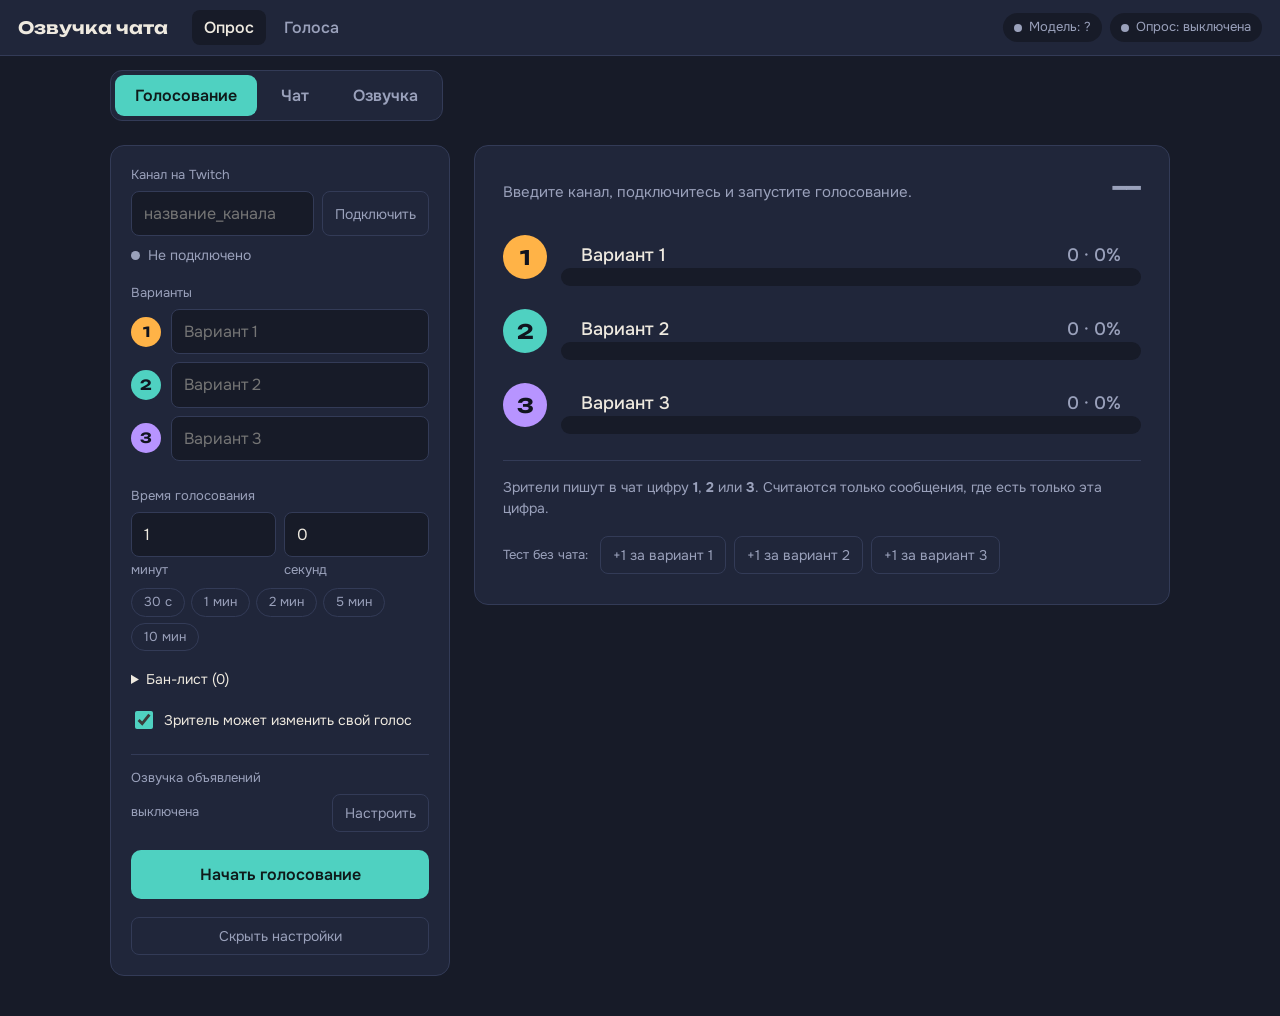
==== twitch-poll.html @ 41416f00 "TwitchTTS: озвучка Twitch-чата и голосовой опрос - два движка озвучки: XTTS v2 и CosyVoice 3, перекл" ====
<!DOCTYPE html>
<html lang="ru">
<head>
<meta charset="utf-8">
<meta name="viewport" content="width=device-width, initial-scale=1">
<title>Голосование в чате Twitch</title>
<link rel="preconnect" href="https://fonts.googleapis.com">
<link rel="preconnect" href="https://fonts.gstatic.com" crossorigin>
<link href="https://fonts.googleapis.com/css2?family=Onest:wght@400;500;600&family=Unbounded:wght@500;700&display=swap" rel="stylesheet">
<script>
  // Внутри приложения TwitchTTS страница включается как вкладка, отдельно - как обычный файл.
  document.documentElement.setAttribute("data-mode", location.protocol === "file:" ? "file" : "app");
</script>
<style>
  /* --- шапка приложения (стили повторяют style.css, чтобы страница была самодостаточной) --- */
  .appbar { display: none; align-items: center; gap: 16px; padding: 10px 18px; background: var(--panel); border-bottom: 1px solid var(--line); }
  .appbar h1 { font-size: 17px; margin: 0; font-weight: 650; }
  .appbar nav { display: flex; gap: 6px; margin-left: 8px; }
  .appbar nav a { padding: 6px 12px; border-radius: 8px; color: var(--muted); font-weight: 550; text-decoration: none; }
  .appbar nav a.active, .appbar nav a:hover { background: var(--bg); color: var(--text); text-decoration: none; }
  .appbar .pills { margin-left: auto; display: flex; gap: 8px; flex-wrap: wrap; }
  .appbar .pill { display: inline-flex; align-items: center; gap: 7px; padding: 5px 11px; border-radius: 999px; background: var(--bg); font-size: 13px; color: var(--muted); }
  .appbar .pill::before { content: ""; width: 8px; height: 8px; border-radius: 50%; background: var(--muted); flex: none; }
  .appbar .pill.good::before { background: var(--c2); }
  .appbar .pill.bad::before { background: var(--danger); }
  .appbar .pill.warn::before { background: var(--c1); }
  html[data-mode="app"] .appbar { display: flex; }
  html[data-mode="app"] .brand { display: none; }
  html[data-mode="app"] .top { max-width: 1100px; margin: 0 auto; padding: 14px 20px 0; }
  html[data-mode="app"] .tts-url-row { display: none; }
  :root {
    --bg: #171b28;
    --panel: #20263a;
    --line: #333b57;
    --text: #eee9df;
    --muted: #9aa1bb;
    --c1: #ffb347;
    --c2: #4fd1c1;
    --c3: #b794ff;
    --danger: #ff6b7a;
    --font-body: "Onest", system-ui, -apple-system, "Segoe UI", Roboto, sans-serif;
    --font-display: "Unbounded", "Onest", system-ui, sans-serif;
  }
  * { box-sizing: border-box; }
  html, body { margin: 0; }
  body {
    background: var(--bg);
    color: var(--text);
    font-family: var(--font-body);
    font-size: 16px;
    line-height: 1.45;
    min-height: 100vh;
  }
  .app {
    max-width: 1100px;
    margin: 0 auto;
    padding: 24px 20px 40px;
    display: grid;
    grid-template-columns: 340px 1fr;
    gap: 24px;
    align-items: start;
  }
  body.compact .left { display: none; }
  body.compact .app { grid-template-columns: 1fr; max-width: 760px; }

  .settings {
    background: var(--panel);
    border: 1px solid var(--line);
    border-radius: 14px;
    padding: 20px;
    display: grid;
    gap: 18px;
  }
  h1 {
    font-family: var(--font-display);
    font-weight: 700;
    font-size: 18px;
    line-height: 1.25;
    margin: 0;
  }
  label, .label { display: block; font-size: 13px; color: var(--muted); margin-bottom: 6px; }
  input[type="text"], input[type="number"] {
    width: 100%;
    background: var(--bg);
    border: 1px solid var(--line);
    color: var(--text);
    border-radius: 8px;
    padding: 10px 12px;
    font: inherit;
  }
  select {
    width: 100%;
    background: var(--bg);
    border: 1px solid var(--line);
    color: var(--text);
    border-radius: 8px;
    padding: 10px 12px;
    font: inherit;
  }
  input:focus-visible, button:focus-visible, select:focus-visible {
    outline: 2px solid var(--c2);
    outline-offset: 2px;
  }
  .tts-block { border-top: 1px solid var(--line); padding-top: 16px; margin-top: 2px; }
  .tts-block .check { margin: 7px 0; }
  .tts-block .status { margin-top: 4px; }
  .tts-row { display: flex; gap: 8px; align-items: center; margin-top: 10px; }
  .tts-row > input, .tts-row > select { flex: 1; min-width: 0; }
  .tts-row > button { flex: none; }
  .tts-mini { border-top: 1px solid var(--line); padding-top: 14px; margin-top: 4px; }
  .tts-mini .label { margin-bottom: 6px; }
  .tts-mini-row { display: flex; align-items: center; justify-content: space-between; gap: 10px; font-size: 13px; color: var(--muted); }
  .tts-mini-row button { flex: none; }
  .voice-panel { display: none; max-width: 720px; margin: 0 auto 40px; background: var(--panel); border: 1px solid var(--line); border-radius: 14px; padding: 22px 24px; }
  .voice-panel h2 { font-family: var(--font-display); font-weight: 700; font-size: 17px; margin: 0 0 14px; }
  body.tab-voice .app { display: none; }
  body.tab-voice .voice-panel { display: block; }
  body.tab-poll .voice-panel, body.tab-chat .voice-panel { display: none; }
  body.tab-chat .left, body.tab-chat .stage { display: none; }
  body.tab-chat .app { grid-template-columns: 1fr; }
  .chatgrid { display: grid; grid-template-columns: minmax(240px, 1fr) minmax(300px, 1.15fr); gap: 18px; align-items: start; }
  .chat-embed { border: 1px solid var(--line); border-radius: 12px; overflow: hidden; background: var(--bg); }
  .chat-embed iframe { display: block; width: 100%; height: min(640px, 72vh); border: 0; background: var(--bg); }
  html[data-mode="file"] .chat-embed { display: none; }
  html[data-mode="file"] .chatgrid { grid-template-columns: 1fr; }
  @media (max-width: 980px) { .chatgrid { grid-template-columns: 1fr; } }
  .row { display: flex; gap: 8px; }
  .row > * { flex: 1; }
  .opt { display: flex; align-items: center; gap: 10px; margin-bottom: 8px; }
  .opt .dot {
    flex: none;
    width: 30px; height: 30px;
    border-radius: 50%;
    display: grid; place-items: center;
    font-family: var(--font-display);
    font-weight: 700; font-size: 14px;
    color: #11141f;
  }
  .opt:nth-of-type(1) .dot { background: var(--c1); }
  .opt:nth-of-type(2) .dot { background: var(--c2); }
  .opt:nth-of-type(3) .dot { background: var(--c3); }

  .chips { display: flex; flex-wrap: wrap; gap: 6px; margin-top: 8px; }
  .chip {
    background: transparent;
    border: 1px solid var(--line);
    color: var(--muted);
    border-radius: 999px;
    padding: 4px 12px;
    font: inherit; font-size: 13px;
    cursor: pointer;
  }
  .chip:hover { color: var(--text); border-color: var(--muted); }

  .check { display: flex; align-items: center; gap: 8px; font-size: 14px; color: var(--text); margin: 0; }
  .check input { width: 18px; height: 18px; accent-color: var(--c2); }

  button.main {
    width: 100%;
    border: 0;
    border-radius: 10px;
    padding: 13px 16px;
    font: inherit; font-weight: 600; font-size: 16px;
    cursor: pointer;
    background: var(--c2);
    color: #0f1a1a;
  }
  button.main:hover { filter: brightness(1.08); }
  button.main.stop { background: var(--danger); color: #1b0b0e; }
  button.main:disabled { opacity: .45; cursor: not-allowed; filter: none; }
  button.ghost {
    background: transparent; color: var(--muted);
    border: 1px solid var(--line); border-radius: 8px;
    padding: 8px 12px; font: inherit; font-size: 14px; cursor: pointer;
  }
  button.ghost:hover { color: var(--text); border-color: var(--muted); }

  .status { display: flex; align-items: center; gap: 8px; font-size: 14px; color: var(--muted); margin-top: 8px; min-height: 22px; }
  .status i { width: 9px; height: 9px; border-radius: 50%; background: var(--muted); flex: none; }
  .status.ok i { background: var(--c2); }
  .status.wait i { background: var(--c1); }
  .status.err i { background: var(--danger); }

  .stage {
    background: var(--panel);
    border: 1px solid var(--line);
    border-radius: 14px;
    padding: 28px 28px 24px;
    min-height: 460px;
  }
  .head { display: flex; justify-content: space-between; align-items: baseline; gap: 16px; flex-wrap: wrap; margin-bottom: 24px; }
  .headline { font-size: 15px; color: var(--muted); max-width: 46ch; }
  .headline b { color: var(--text); font-weight: 600; }
  .timer {
    font-family: var(--font-display);
    font-weight: 700;
    font-size: 54px;
    line-height: 1;
    font-variant-numeric: tabular-nums;
    letter-spacing: -0.02em;
  }
  .timer.low { color: var(--danger); }
  .timer.done { font-size: 26px; color: var(--muted); }

  .bars { display: grid; gap: 16px; }
  .bar { display: grid; grid-template-columns: 44px 1fr; gap: 14px; align-items: center; }
  .bar .num {
    width: 44px; height: 44px; border-radius: 50%;
    display: grid; place-items: center;
    font-family: var(--font-display); font-weight: 700; font-size: 20px;
    color: #11141f;
  }
  .bar:nth-child(1) { --c: var(--c1); }
  .bar:nth-child(2) { --c: var(--c2); }
  .bar:nth-child(3) { --c: var(--c3); }
  .bar .num { background: var(--c); }
  .bar .top { display: flex; justify-content: space-between; gap: 12px; margin-bottom: 6px; font-size: 18px; font-weight: 500; }
  .bar .top .name { overflow-wrap: anywhere; }
  .bar .top .val { color: var(--muted); font-variant-numeric: tabular-nums; white-space: nowrap; }
  .track { height: 18px; background: var(--bg); border-radius: 9px; overflow: hidden; }
  .fill { height: 100%; width: 0; background: var(--c); border-radius: 9px; transition: width .3s ease; }
  .bar.win .name::after { content: " — победил"; color: var(--c); font-weight: 600; }
  .bar.dim { opacity: .55; }
  .voters { display: flex; flex-wrap: wrap; gap: 4px 6px; margin-top: 8px; font-size: 13px; }
  .voters:empty { display: none; }
  .voters span { color: var(--c); border: 1px solid var(--line); border-radius: 999px; padding: 1px 9px; overflow-wrap: anywhere; }
  .voters em { color: var(--muted); font-style: normal; padding: 1px 4px; }

  .hint { margin: 26px 0 0; padding-top: 16px; border-top: 1px solid var(--line); color: var(--muted); font-size: 14px; }
  .feed { margin-top: 10px; font-size: 13px; color: var(--muted); min-height: 20px; overflow-wrap: anywhere; }
  .tools { display: flex; gap: 8px; flex-wrap: wrap; align-items: center; margin-top: 18px; }
  .tools .label { margin: 0 4px 0 0; }

  .top { max-width: 1100px; margin: 0 auto; padding: 20px 20px 0; display: flex; align-items: center; justify-content: space-between; gap: 16px; flex-wrap: wrap; }
  .brand { font-family: var(--font-display); font-weight: 700; font-size: 16px; }
  .tabs { display: flex; gap: 4px; background: var(--panel); border: 1px solid var(--line); border-radius: 12px; padding: 4px; }
  .tab { background: transparent; border: 0; color: var(--muted); font: inherit; font-weight: 600; padding: 9px 20px; border-radius: 9px; cursor: pointer; }
  .tab:hover { color: var(--text); }
  .tab.on { background: var(--c2); color: #0f1a1a; }
  .tab:focus-visible { outline: 2px solid var(--c2); outline-offset: 2px; }
  .settings h1 { display: none; }
  a.vcount { color: var(--c2); text-decoration: none; }
  a.vcount:hover { text-decoration: underline; }
  body.tab-poll .viewers-panel, body.tab-poll .radar-panel, body.tab-poll .adv { display: none; }
  body.tab-chat #compactBtn { display: none; }
  .notice { background: #2b2a22; border: 1px solid var(--c1); border-radius: 10px; padding: 10px 12px; font-size: 13px; margin-bottom: 14px; }
  body.hx .notice, body.tab-poll .notice, body.tab-radar .bans { display: none; }
  .bans summary { cursor: pointer; font-size: 14px; }
  .banrow { display: flex; justify-content: space-between; align-items: center; gap: 8px; padding: 6px 0; font-size: 14px; }
  .voters button { background: none; border: 0; color: var(--muted); cursor: pointer; font: inherit; padding: 0 0 0 6px; }
  .voters button:hover { color: var(--danger); }
  .adv summary { cursor: pointer; font-size: 14px; }
  .adv p { margin: 8px 0; }
  .adv input { width: 100%; background: var(--bg); border: 1px solid var(--line); color: var(--text); border-radius: 8px; padding: 10px 12px; font: inherit; }
  .left { display: grid; gap: 24px; min-width: 0; align-content: start; }
  .viewers-panel { background: var(--panel); border: 1px solid var(--line); border-radius: 14px; padding: 20px; }
  .vcount { font-size: 13px; color: var(--muted); }
  .vsum { font-size: 14px; margin: 0 0 14px; }
  .vlist { display: grid; gap: 8px; max-height: 560px; overflow: auto; }
  .vcard { border: 1px solid var(--line); border-radius: 10px; background: var(--bg); }
  .vcard summary { display: flex; justify-content: space-between; gap: 10px; padding: 9px 12px; cursor: pointer; font-size: 14px; list-style: none; }
  .vcard summary::-webkit-details-marker { display: none; }
  .vcard .vname { font-weight: 600; overflow-wrap: anywhere; }
  .vcard .vmeta { color: var(--muted); font-size: 13px; white-space: nowrap; }
  .vcard[open] summary { border-bottom: 1px solid var(--line); }
  .vchips { display: flex; gap: 6px; flex-wrap: wrap; padding: 8px 12px 0; }
  .vchips:empty { display: none; }
  .vchips span { font-size: 12px; border: 1px solid var(--line); border-radius: 999px; padding: 1px 9px; color: var(--c2); }
  .vdesc { margin: 0; padding: 8px 12px 12px; font-size: 13px; }
  .right { display: grid; gap: 24px; min-width: 0; }
  .radar-panel { background: var(--panel); border: 1px solid var(--line); border-radius: 14px; padding: 24px 28px 22px; }
  .rhead { display: flex; justify-content: space-between; align-items: center; gap: 12px; flex-wrap: wrap; margin-bottom: 18px; }
  h2 { font-family: var(--font-display); font-weight: 700; font-size: 17px; margin: 0; }
  .rstats { display: grid; grid-template-columns: repeat(auto-fit, minmax(90px, 1fr)); gap: 12px; }
  .rstats b { display: block; font-family: var(--font-display); font-size: 26px; font-weight: 700; line-height: 1.15; font-variant-numeric: tabular-nums; }
  .rstats span { font-size: 13px; color: var(--muted); }
  .radarwrap { position: relative; display: flex; justify-content: center; margin: 20px 0 12px; }
  #radar { display: block; border-radius: 50%; border: 1px solid var(--line); background: radial-gradient(circle, #1b2133 0%, #141826 100%); }
  .tip { position: absolute; pointer-events: none; z-index: 5; background: var(--bg); border: 1px solid var(--line); border-radius: 8px; padding: 6px 10px; font-size: 13px; white-space: pre; }
  .legend { display: flex; gap: 18px; flex-wrap: wrap; justify-content: center; font-size: 13px; color: var(--muted); }
  .legend i { display: inline-block; width: 10px; height: 10px; border-radius: 50%; margin-right: 6px; vertical-align: -1px; box-sizing: content-box; }
  .lists { display: grid; grid-template-columns: repeat(2, 1fr); gap: 18px; margin-top: 22px; }
  .lists h3 { font-size: 14px; font-weight: 600; margin: 0 0 8px; }
  .lists ul { list-style: none; margin: 0; padding: 0; max-height: 260px; overflow: auto; font-size: 13px; border-top: 1px solid var(--line); }
  .lists li { display: flex; justify-content: space-between; gap: 8px; padding: 5px 0; border-bottom: 1px solid var(--line); }
  .lists li span:first-child { overflow-wrap: anywhere; }
  .lists li span:last-child { color: var(--muted); white-space: nowrap; }
  .lists li.chat span:first-child { color: var(--c1); }
  .lists li.empty { color: var(--muted); }
  @media (max-width: 860px) {
    .lists { grid-template-columns: 1fr; }
    .app { grid-template-columns: 1fr; }
    .timer { font-size: 42px; }
  }
  @media (prefers-reduced-motion: reduce) { .fill { transition: none; } }
</style>
</head>
<body class="tab-poll">
<header class="appbar">
  <h1>Озвучка чата</h1>
  <nav>
    <a href="/poll" class="active">Опрос</a>
    <a href="/voices">Голоса</a>
  </nav>
  <div class="pills">
    <span class="pill" id="pillEngine">Модель: загрузка…</span>
    <span class="pill" id="pillTts">Опрос: озвучка выключена</span>
  </div>
</header>
<header class="top">
  <div class="brand">Twitch: голосования и радар</div>
  <nav class="tabs" aria-label="Разделы">
    <button class="tab on" data-tab="poll">Голосование</button>
    <button class="tab" data-tab="chat">Чат</button>
    <button class="tab" data-tab="voice">Озвучка</button>
  </nav>
</header>
<div class="app">

  <div class="left">
  <section class="settings" aria-label="Настройки">
    <h1>Голосование в чате Twitch</h1>

    <div>
      <label for="channel">Канал на Twitch</label>
      <div class="row">
        <input type="text" id="channel" placeholder="название_канала" autocomplete="off" spellcheck="false">
        <button class="ghost" id="connectBtn" style="flex:none">Подключить</button>
      </div>
      <div class="status" id="status"><i></i><span>Не подключено</span></div>
    </div>

    <div>
      <span class="label">Варианты</span>
      <div class="opt"><span class="dot">1</span><input type="text" id="o1" placeholder="Вариант 1" maxlength="60"></div>
      <div class="opt"><span class="dot">2</span><input type="text" id="o2" placeholder="Вариант 2" maxlength="60"></div>
      <div class="opt"><span class="dot">3</span><input type="text" id="o3" placeholder="Вариант 3" maxlength="60"></div>
    </div>

    <div>
      <span class="label">Время голосования</span>
      <div class="row">
        <div><input type="number" id="min" min="0" max="120" value="1" aria-label="Минуты"></div>
        <div><input type="number" id="sec" min="0" max="59" value="0" aria-label="Секунды"></div>
      </div>
      <div class="label" style="margin:4px 0 0; display:flex; gap:8px"><span style="flex:1">минут</span><span style="flex:1">секунд</span></div>
      <div class="chips">
        <button class="chip" data-t="30">30 с</button>
        <button class="chip" data-t="60">1 мин</button>
        <button class="chip" data-t="120">2 мин</button>
        <button class="chip" data-t="300">5 мин</button>
        <button class="chip" data-t="600">10 мин</button>
      </div>
    </div>

    <details class="bans">
      <summary>Бан-лист (<span id="banCount">0</span>)</summary>
      <div id="banList"></div>
    </details>
    <details class="adv" open>
      <summary>Точный список зрителей (токен Twitch)</summary>
      <p class="label">Без токена Twitch не показывает тех, кто в чате и молчит. Нужен токен владельца или модератора канала со scope moderator:read:chatters: получите его на twitchtokengenerator.com (Custom Scope Token). Данные хранятся только в этом браузере.</p>
      <input type="text" id="cid" placeholder="Client ID" autocomplete="off" spellcheck="false">
      <input type="password" id="tok" placeholder="Access Token" autocomplete="off" style="margin-top:8px">
      <div class="status" id="hxStatus"><i></i><span>Не подключено</span></div>
    </details>
    <label class="check"><input type="checkbox" id="allowChange" checked> Зритель может изменить свой голос</label>

    <div class="tts-mini">
      <span class="label">Озвучка объявлений</span>
      <div class="tts-mini-row">
        <span id="ttsMiniState">проверка…</span>
        <button class="ghost" id="ttsGo" type="button">Настроить</button>
      </div>
    </div>

    <div>
      <button class="main" id="startBtn">Начать голосование</button>
    </div>

    <button class="ghost" id="compactBtn">Скрыть настройки</button>
  </section>

  <section class="viewers-panel" aria-label="Сводка зрителей">
    <div class="rhead"><h2>Сводка зрителей</h2><span class="vcount" id="vCount"></span><a class="vcount" id="lkLink" href="https://lurkology.com/logs" target="_blank" rel="noopener">Логи на Lurkology</a></div>
    <div class="notice" id="hxNotice"><b>Сейчас виден не весь чат.</b> <span id="hxMsg">Без токена радар знает только тех, кто писал. Чтобы видеть всех, кто в чате сейчас, включая молчащих, вставьте Client ID и токен в настройках слева. Токен берут на twitchtokengenerator.com со scope moderator:read:chatters, он должен принадлежать владельцу канала или его модератору.</span></div>
    <p class="vsum" id="vSum">Пока никого нет. Подключитесь к чату, и здесь появится сводка по зрителям.</p>
    <div class="vlist" id="vList"></div>
    <p class="hint">Описания составляются автоматически по активности в чате: время, число и стиль сообщений, голоса. История зрителей хранится только в этом браузере, тексты сообщений не сохраняются.</p>
  </section>
  </div>

  <div class="right">
  <section class="stage" aria-live="polite">
    <div class="head">
      <div class="headline" id="headline">Введите канал, подключитесь и запустите голосование.</div>
      <div class="timer done" id="timer">—</div>
    </div>

    <div class="bars" id="bars"></div>

    <p class="hint" id="hint">Зрители пишут в чат цифру <b>1</b>, <b>2</b> или <b>3</b>. Считаются только сообщения, где есть только эта цифра.</p>
    

    <div class="tools" id="tools">
      <span class="label">Тест без чата:</span>
      <button class="ghost" data-fake="1">+1 за вариант 1</button>
      <button class="ghost" data-fake="2">+1 за вариант 2</button>
      <button class="ghost" data-fake="3">+1 за вариант 3</button>
    </div>
  </section>

  <section class="radar-panel" aria-label="Радар зрителей">
    <div class="rhead">
      <h2>Радар зала</h2><span class="vcount" id="rmode">по активности в чате (приблизительно)</span>
      <label class="check"><input type="checkbox" id="hideBots" checked> Скрыть известных ботов</label>
    </div>
    <div class="rstats" id="rstats"></div>
    <div class="chatgrid">
      <div>
        <div class="radarwrap" id="radarwrap">
          <canvas id="radar" role="img" aria-label="Радар зрителей: чем ближе к центру, тем дольше человек в чате"></canvas>
          <div class="tip" id="tip" hidden></div>
        </div>
        <div class="legend">
          <span><i style="background:var(--c2)"></i>молчит в чате</span>
          <span><i style="background:var(--c1)"></i>писал(а) в чат</span>
          <span><i style="border:2px solid var(--danger)"></i>только что ушёл</span>
        </div>
      </div>
      <div class="chat-embed">
        <iframe id="chatFrame" src="/chat?embed=1" title="Чат Twitch" loading="lazy"></iframe>
      </div>
    </div>
    <div class="lists">
      
      <div><h3>Пришли</h3><ul id="lJoin"></ul></div>
      <div><h3>Ушли</h3><ul id="lPart"></ul></div>
    </div>
    <p class="hint">Чем ближе точка к центру, тем дольше человек в чате. Время считается с момента, когда вы подключились. Без токена радар видит только тех, кто писал: кто молчит 10 минут, считается ушедшим. С токеном (настройки слева) список точный, включая молчащих. Те, кто смотрит стрим и не открывал чат, не видны никому, кроме Twitch.</p>
  </section>
  </div>
</div>

<section class="voice-panel" id="voicePanel" aria-label="Озвучка объявлений">
  <h2>Озвучка объявлений</h2>
  <div class="status" id="ttsStatus"><i></i><span>Проверяю…</span></div>
  <div class="tts-block" style="border-top:0; padding-top:14px; margin-top:10px">
    <label class="check"><input type="checkbox" id="ttsOn"> Озвучивать голосование</label>
    <label class="check"><input type="checkbox" id="ttsStart"> Озвучивать старт и варианты</label>
    <label class="check"><input type="checkbox" id="ttsVote"> Озвучивать каждый голос (не чаще раза в 1,2 с)</label>
    <label class="check"><input type="checkbox" id="ttsCount"> Считать вслух последние 10 секунд</label>
    <label class="check"><input type="checkbox" id="ttsFinal"> Озвучивать итоги</label>
    <div class="tts-row">
      <select id="ttsVoice" aria-label="Голос объявлений"></select>
    </div>
    <div class="tts-row">
      <input type="number" id="ttsVol" min="0" max="100" value="90" aria-label="Громкость, проценты">
      <button class="ghost" id="ttsTest">Проверить звук</button>
    </div>
    <div class="tts-row tts-url-row">
      <input type="text" id="ttsUrl" placeholder="http://127.0.0.1:8765" aria-label="Адрес TTS-сервера">
    </div>
    <p class="label" style="margin:8px 0 0">Текст озвучивает сервер TwitchTTS, звук играет в этой вкладке. Голос выбирается из списка голосов TTS. Если сервер не запущен - сообщения наград за баллы канала, команд и прочие настройки делаются на вкладке «Чат».</p>
  </div>
</section>

<script>
(function () {
  var $ = function (id) { return document.getElementById(id); };

  // ---------- state ----------
  var ws = null, wantConnected = false, reconnectTimer = null, channel = "";
  var poll = { state: "idle", endsAt: 0, duration: 0, votes: new Map(), nicks: new Map(), recent: [] };
  var fakeCounter = 0, lastErr = "";

  // ---------- saved settings ----------
  var KEYS = ["channel", "o1", "o2", "o3", "min", "sec", "cid", "tok"];
  function save() {
    try {
      var s = {};
      KEYS.forEach(function (k) { s[k] = $(k).value; });
      s.allowChange = $("allowChange").checked;
      localStorage.setItem("twitchPoll", JSON.stringify(s));
    } catch (e) {}
  }
  function load() {
    try {
      var s = JSON.parse(localStorage.getItem("twitchPoll") || "null");
      if (!s) return;
      KEYS.forEach(function (k) { if (s[k] !== undefined) $(k).value = s[k]; });
      if (s.allowChange !== undefined) $("allowChange").checked = s.allowChange;
    } catch (e) {}
  }
  load();
  document.querySelectorAll("input").forEach(function (el) { el.addEventListener("input", save); });
  document.querySelectorAll("input[type=checkbox]").forEach(function (el) { el.addEventListener("change", save); });

  // ---------- helpers ----------
  function names() {
    return [1, 2, 3].map(function (n) { return $("o" + n).value.trim() || ("Вариант " + n); });
  }
  function counts() {
    var c = [0, 0, 0];
    poll.votes.forEach(function (v) { c[v - 1]++; });
    return c;
  }
  function fmt(sec) {
    sec = Math.max(0, Math.ceil(sec));
    var m = Math.floor(sec / 60), s = sec % 60;
    return m + ":" + (s < 10 ? "0" : "") + s;
  }
  function plural(n, a, b, c) {
    var m10 = n % 10, m100 = n % 100;
    if (m10 === 1 && m100 !== 11) return a;
    if (m10 >= 2 && m10 <= 4 && (m100 < 12 || m100 > 14)) return b;
    return c;
  }
  function setStatus(kind, text) {
    var el = $("status");
    el.className = "status " + kind;
    el.querySelector("span").textContent = text;
  }

  // ---------- озвучка голосования (Twitch TTS) ----------
  var TTS_KEY = "twitchPollTTS";
  var ORD = ["первый", "второй", "третий"];
  var countdownSaid = false;
  var TTS = { ok: false, engine: "", device: "", voices: [], queue: [], playing: false, lastVote: 0, fallback: false };
  function ttsBase() {
    // внутри приложения работаем только с его собственным сервером
    if (location.protocol !== "file:") return location.origin;
    if (TTS.fallback) return "http://127.0.0.1:8765";
    var v = $("ttsUrl").value.trim();
    return (v || "http://127.0.0.1:8765").replace(/\/+$/, "");
  }
  function ttsCfg() {
    try { return JSON.parse(localStorage.getItem(TTS_KEY) || "{}") || {}; } catch (e) { return {}; }
  }
  function ttsSave() {
    try {
      localStorage.setItem(TTS_KEY, JSON.stringify({
        url: $("ttsUrl").value.trim(), voice: $("ttsVoice").value, vol: $("ttsVol").value,
        on: $("ttsOn").checked, start: $("ttsStart").checked, vote: $("ttsVote").checked,
        count: $("ttsCount").checked, final: $("ttsFinal").checked
      }));
    } catch (e) {}
  }
  function ttsStatus(kind, text) {
    var el = $("ttsStatus");
    el.className = "status " + kind;
    el.querySelector("span").textContent = text;
  }
  function ttsApi(path, data) {
    var ctl = (typeof AbortController !== "undefined") ? new AbortController() : null;
    var timer = ctl ? setTimeout(function () { ctl.abort(); }, 15000) : null;
    var opts = { method: data ? "POST" : "GET", headers: data ? { "Content-Type": "application/json" } : {} };
    if (data) opts.body = JSON.stringify(data);
    if (ctl) opts.signal = ctl.signal;
    return fetch(ttsBase() + path, opts).then(function (r) {
      if (timer) clearTimeout(timer);
      return r.json();
    }, function (e) {
      if (timer) clearTimeout(timer);
      throw e;
    });
  }
  function ttsRefresh() {
    return ttsApi("/api/state").then(function (r) {
      if (!r || !r.ok) throw new Error("bad answer");
      TTS.ok = true;
      var en = (r.status || {}).engine || {};
      TTS.engine = en.status || "";
      TTS.device = en.device || "";
      TTS.voices = (r.voices || []).filter(function (v) { return v.enabled !== false; });
      ttsRenderVoices(r.settings || {});
      if (TTS.engine === "ready") ttsStatus("ok", "Готово · " + (TTS.device || "модель загружена"));
      else if (TTS.engine === "loading") ttsStatus("wait", "Модель озвучки загружается…");
      else if (TTS.engine === "error") ttsStatus("err", "Ошибка модели: " + (en.error || "?"));
      else ttsStatus("", "TTS отвечает");
      ttsSummary();
    }).catch(function () {
      // сохранённый адрес не отвечает - пробуем стандартный порт
      if (!TTS.fallback && location.protocol === "file:" && ttsBase() !== "http://127.0.0.1:8765") {
        TTS.fallback = true;
        ttsRefresh();
        return;
      }
      TTS.ok = false;
      ttsStatus("err", "TTS-сервер не отвечает. Запустите start.bat в папке TwitchTTS");
      if (!TTS.voices.length) ttsRenderVoices({});
      ttsSummary();
    });
  }
  function ttsRenderVoices(settings) {
    var sel = $("ttsVoice");
    var cur = sel.value || ttsCfg().voice || "";
    sel.textContent = "";
    if (!TTS.voices.length) {
      var o = document.createElement("option");
      o.value = "";
      o.textContent = !TTS.ok ? "сервер не отвечает" : TTS.engine === "ready" ? "нет голосов" : "модель загружается…";
      sel.appendChild(o);
      return;
    }
    [["Персонажи (RVC)", "rvc"], ["Свои голоса", "custom"], ["Стандартные", "standard"]].forEach(function (g) {
      var list = TTS.voices.filter(function (v) { return v.kind === g[1]; });
      if (!list.length) return;
      var og = document.createElement("optgroup");
      og.label = g[0];
      list.forEach(function (v) {
        var op = document.createElement("option");
        op.value = v.id;
        op.textContent = v.name;
        og.appendChild(op);
      });
      sel.appendChild(og);
    });
    var want = cur || settings.default_voice || "";
    if (want && TTS.voices.some(function (v) { return v.id === want; })) sel.value = want;
  }
  function ttsSay(text, prio, force) {
    if (!text) return;
    if (!force && !$("ttsOn").checked) return;
    if (!TTS.ok) { ttsStatus("err", "TTS не отвечает — объявление пропущено"); return; }
    if (!prio && Date.now() - TTS.lastVote < 1200) return;
    if (!prio) { TTS.lastVote = Date.now(); if (TTS.queue.length > 3) return; }
    TTS.queue.push({ text: text, prio: !!prio });
    ttsPump();
  }
  function ttsPump() {
    if (TTS.playing || !TTS.queue.length) return;
    var job = TTS.queue.shift();
    TTS.playing = true;
    ttsApi("/api/announce", { text: job.text, voice: $("ttsVoice").value })
      .then(function (r) {
        if (!r || !r.ok) throw new Error((r && r.error) || "ошибка сервера");
        var a = new Audio(ttsBase() + r.url);
        a.volume = Math.max(0, Math.min(1, (parseInt($("ttsVol").value, 10) || 0) / 100));
        return new Promise(function (resolve, reject) {
          a.onended = function () { resolve(); };
          a.onerror = function () { reject(new Error("браузер не смог проиграть звук")); };
          var p = a.play();
          if (p && p.catch) p.catch(function () { reject(new Error("браузер запретил звук — нажмите «Проверить звук»")); });
        });
      })
      .then(function () { TTS.playing = false; ttsPump(); })
      .catch(function (e) {
        TTS.playing = false;
        ttsStatus("err", "Озвучка не сработала: " + (e && e.message ? e.message : e));
        ttsPump();
      });
  }
  function optionNames() {
    // названия вариантов без номеров: номера вслух не читаем
    var nm = names(), out = [];
    for (var i = 0; i < 3; i++) {
      var t = (nm[i] || "").trim();
      if (t) out.push(t);
    }
    return out;
  }
  function ttsStartText() {
    var opts = optionNames();
    var s = "Начинается голосование.";
    if (opts.length) s += " Варианты: " + opts.join(", ") + ".";
    return s + " Голосуйте в чате.";
  }
  function ttsFinalText() {
    var nm = names(), c = counts(), sum = c[0] + c[1] + c[2];
    if (!sum) return "Голосование окончено. Никто не проголосовал.";
    var max = Math.max.apply(null, c), leaders = [];
    for (var j = 0; j < 3; j++) if (c[j] === max) leaders.push(j);
    var words = leaders.map(function (k) { return (nm[k] || "").trim(); }).filter(Boolean);
    if (leaders.length === 1) {
      return "Голосование окончено. Победил вариант" + (words[0] ? " " + words[0] : "") +
        ". Всего голосов: " + sum + ".";
    }
    var list = words.length === 2 ? words[0] + " и " + words[1]
      : words.length === 3 ? words[0] + ", " + words[1] + " и " + words[2] : "";
    return "Голосование окончено. Ничья" + (list ? ": " + list : "") + ". Всего голосов: " + sum + ".";
  }
  function ttsSummary() {
    var txt;
    if (!$("ttsOn").checked) txt = "выключена";
    else if (!TTS.ok) txt = "TTS-сервер не отвечает";
    else if (TTS.engine === "ready") {
      var sel = $("ttsVoice").selectedOptions && $("ttsVoice").selectedOptions[0];
      txt = "готово" + (sel ? " · " + sel.textContent : "");
    } else if (TTS.engine === "loading") txt = "модель загружается…";
    else txt = "ошибка модели";
    var mini = $("ttsMiniState");
    if (mini) mini.textContent = txt;
    var pt = $("pillTts");
    if (pt) {
      pt.textContent = "Опрос: " + txt;
      pt.className = "pill " + (TTS.ok && TTS.engine === "ready" ? "good" : ($("ttsOn").checked ? "bad" : ""));
    }
    var pe = $("pillEngine");
    if (pe) {
      pe.textContent = TTS.engine === "ready" ? "Модель: " + (TTS.device || "готова")
        : TTS.engine === "loading" ? "Модель: загружается…"
        : TTS.engine === "error" ? "Модель: ошибка" : "Модель: ?";
      pe.className = "pill " + ({ready: "good", loading: "warn", error: "bad"}[TTS.engine] || "");
    }
  }
  function ttsInit() {
    var c = ttsCfg();
    $("ttsUrl").value = location.protocol === "file:" ? (c.url || "http://127.0.0.1:8765") : location.origin;
    $("ttsVol").value = (c.vol === undefined || c.vol === null || c.vol === "") ? 90 : c.vol;
    $("ttsOn").checked = !!c.on;
    $("ttsStart").checked = c.start === undefined ? true : !!c.start;
    $("ttsVote").checked = !!c.vote;
    $("ttsCount").checked = !!c.count;
    $("ttsFinal").checked = c.final === undefined ? true : !!c.final;
    ["ttsUrl", "ttsVol", "ttsOn", "ttsStart", "ttsVote", "ttsCount", "ttsFinal", "ttsVoice"].forEach(function (id) {
      var el = $(id);
      el.addEventListener("input", function () {
        ttsSave();
        if (id === "ttsUrl") { TTS.fallback = false; ttsRefresh(); }
      });
      el.addEventListener("change", function () {
        ttsSave();
        if (id === "ttsUrl" || id === "ttsVoice" || id === "ttsOn") ttsRefresh();
      });
    });
    $("ttsTest").addEventListener("click", function () {
      ttsRefresh().then(function () { ttsSay("Проверка звука. Озвучка голосования готова.", true, true); });
    });
    $("ttsGo").addEventListener("click", function () { goTab("voice"); });
    // браузер не даёт играть звук до первого действия пользователя - "разблокируем" заранее
    document.addEventListener("click", function () {
      var a = new Audio("[data-uri]");
      a.volume = 0.01;
      a.play().catch(function () {});
    }, { once: true });
    ttsRefresh();
    ttsSummary();
    setInterval(ttsRefresh, 7000);
  }

  // ---------- Twitch chat (anonymous, read-only) ----------
  function parseTags(raw) {
    var t = {};
    if (!raw) return t;
    raw.split(";").forEach(function (p) {
      var i = p.indexOf("=");
      if (i > 0) t[p.slice(0, i)] = p.slice(i + 1);
    });
    return t;
  }
  function handleLine(line) {
    if (!line) return;
    if (line.indexOf("PING") === 0) { try { ws.send("PONG :tmi.twitch.tv"); } catch (e) {} return; }
    var mj = line.match(/^:([^!\s]+)![^ ]+ (JOIN|PART) #\S+/);
    if (mj) { if (!helixOn) radarEvent(mj[2] === 'JOIN' ? 'join' : 'part', mj[1]); return; }
    var mn = line.match(/^:tmi\.twitch\.tv 353 \S+ [=*@] #\S+ :(.*)$/);
    if (mn) { mn[1].trim().split(' ').forEach(function (n) { if (n && !helixOn) radarEvent('names', n); }); return; }
    if (/ (001|376|366) /.test(line)) { setStatus("ok", "Подключено к #" + channel); return; }
    if (line.indexOf("RECONNECT") !== -1 && line.indexOf("PRIVMSG") === -1) { try { ws.close(); } catch (e) {} return; }
    var m = line.match(/^(?:@(\S+) )?:([^!]+)![^ ]+ PRIVMSG #\S+ :(.*)$/);
    if (!m) return;
    var tags = parseTags(m[1]);
    var nick = tags["display-name"] || m[2];
    var id = tags["user-id"] || m[2];
    radarEvent('msg', m[2], nick, { text: m[3].trim(), tags: tags });
    registerVote(id, nick, m[3].trim(), m[2]);
  }
  function connect() {
    var ch = $("channel").value.trim().toLowerCase().replace(/^https?:\/\/(www\.)?twitch\.tv\//, "").replace(/^#/, "").split(/[/?]/)[0];
    if (!/^[a-z0-9_]{3,25}$/.test(ch)) {
      setStatus("err", "Введите имя канала: латиница, цифры и _");
      return;
    }
    channel = ch;
    $("channel").value = ch;
    radarReset();
    hx.first = true;
    $("lkLink").href = "https://lurkology.com/logs?c=" + encodeURIComponent(ch);
    setTimeout(hxPoll, 800);
    save();
    wantConnected = true;
    open();
  }
  function open() {
    clearTimeout(reconnectTimer);
    if (ws) { try { ws.onclose = null; ws.close(); } catch (e) {} }
    setStatus("wait", "Подключаюсь к #" + channel + "…");
    try {
      ws = new WebSocket("wss://irc-ws.chat.twitch.tv:443");
    } catch (e) {
      setStatus("err", "Не удалось открыть соединение");
      return;
    }
    ws.onopen = function () {
      lastErr = "";
      ws.send("CAP REQ :twitch.tv/membership twitch.tv/tags");
      ws.send("PASS SCHMOOPIIE");
      ws.send("NICK justinfan" + (10000 + Math.floor(Math.random() * 89999)));
      ws.send("JOIN #" + channel);
    };
    ws.onmessage = function (ev) {
      String(ev.data).split("\r\n").forEach(handleLine);
    };
    ws.onclose = function () {
      if (!wantConnected) { setStatus("", "Не подключено"); return; }
      if (lastErr) setStatus("err", lastErr); else setStatus("wait", "Соединение потеряно, переподключаюсь…");
      reconnectTimer = setTimeout(open, 2500);
    };
    ws.onerror = function () {
      lastErr = location.protocol === "file:"
        ? "Не удалось подключиться к Twitch. Проверьте интернет, VPN и блокировщики рекламы"
        : "Подключение заблокировано: страница открыта не как локальный файл. Скачайте twitch-poll.html и откройте его с компьютера";
      setStatus("err", lastErr);
    };
  }
  $("connectBtn").addEventListener("click", connect);
  $("channel").addEventListener("keydown", function (e) { if (e.key === "Enter") connect(); });

  // ---------- voting ----------
  var bans = {};
  try { bans = JSON.parse(localStorage.getItem("twitchPollBans") || "{}") || {}; } catch (e) {}
  function saveBans() {
    try { localStorage.setItem("twitchPollBans", JSON.stringify(bans)); } catch (e) {}
    renderBans();
  }
  function removeVote(id) { poll.votes.delete(id); poll.nicks.delete(id); render(); }
  function banVoter(id) {
    var lg = (poll.logins || {})[id] || String(poll.nicks.get(id) || id).toLowerCase();
    bans[lg] = poll.nicks.get(id) || lg;
    Object.keys(poll.logins || {}).forEach(function (k) { if (poll.logins[k] === lg) removeVote(k); });
    removeVote(id);
    saveBans();
  }
  function renderBans() {
    var box = $("banList"), ks = Object.keys(bans);
    $("banCount").textContent = ks.length;
    box.textContent = "";
    ks.forEach(function (k) {
      var r = document.createElement("div"); r.className = "banrow";
      var n = document.createElement("span"); n.textContent = bans[k];
      var b = document.createElement("button"); b.className = "ghost"; b.textContent = "Разбанить";
      b.addEventListener("click", function () { delete bans[k]; saveBans(); });
      r.appendChild(n); r.appendChild(b); box.appendChild(r);
    });
  }
  renderBans();
  function registerVote(id, nick, text, login) {
    if (poll.state !== "running") return;
    if (!/^[1-3]$/.test(text)) return;
    if (bans[(login || nick).toLowerCase()]) return;
    var v = parseInt(text, 10);
    if (poll.votes.has(id) && !$("allowChange").checked) return;
    if (poll.votes.get(id) === v) return;
    poll.votes.set(id, v);
    poll.nicks.set(id, nick);
    poll.logins = poll.logins || {};
    poll.logins[id] = (login || nick).toLowerCase();
    if (login) radarVote(login);
    poll.recent.unshift(nick + " → " + v);
    poll.recent = poll.recent.slice(0, 5);
    render();
    if ($("ttsVote").checked) {
      var onm = (names()[v - 1] || "").trim();
      ttsSay(onm ? "Голос за " + onm + "." : "Принят голос.");
    }
  }

  function startPoll() {
    var total = (parseInt($("min").value, 10) || 0) * 60 + (parseInt($("sec").value, 10) || 0);
    if (total <= 0) {
      $("headline").textContent = "Укажите время голосования больше нуля.";
      return;
    }
    poll = { state: "running", endsAt: Date.now() + total * 1000, duration: total, votes: new Map(), nicks: new Map(), recent: [] };
    countdownSaid = false;
    save();
    render();
    if ($("ttsStart").checked) ttsSay(ttsStartText(), true);
  }
  function finishPoll() {
    poll.state = "done";
    render();
    countdownSaid = false;
    if ($("ttsFinal").checked) ttsSay(ttsFinalText(), true);
  }
  $("startBtn").addEventListener("click", function () {
    if (poll.state === "running") finishPoll(); else startPoll();
  });

  document.querySelectorAll(".chip").forEach(function (b) {
    b.addEventListener("click", function () {
      var t = parseInt(b.getAttribute("data-t"), 10);
      $("min").value = Math.floor(t / 60);
      $("sec").value = t % 60;
      save();
    });
  });
  document.querySelectorAll("[data-fake]").forEach(function (b) {
    b.addEventListener("click", function () {
      fakeCounter++;
      registerVote("test-" + fakeCounter, "тест" + fakeCounter, b.getAttribute("data-fake"));
    });
  });
  $("compactBtn").addEventListener("click", function () {
    document.body.classList.add("compact");
    $("tools").style.display = "none";
  });
  document.addEventListener("keydown", function (e) {
    if (e.key === "Escape" && document.body.classList.contains("compact")) {
      document.body.classList.remove("compact");
      $("tools").style.display = "";
    }
  });

  // ---------- radar ----------
  var TAU = Math.PI * 2;
  var BOTS = ['nightbot', 'streamelements', 'streamlabs', 'moobot', 'fossabot', 'wizebot', 'soundalerts', 'commanderroot', 'anotherttvviewer', 'streamlootsbot', 'pretzelrocks', 'drapsnatt'];
  var rv = new Map();
  var hist = {}, histChannel = '';
  var rLog = { joins: [], parts: [] };
  var rStats = { joined: 0, left: 0 };
  var cssv = getComputedStyle(document.documentElement);
  var COL = {
    teal: cssv.getPropertyValue('--c2').trim() || '#4fd1c1',
    amber: cssv.getPropertyValue('--c1').trim() || '#ffb347',
    red: cssv.getPropertyValue('--danger').trim() || '#ff6b7a'
  };
  var reduceMotion = !!(window.matchMedia && window.matchMedia('(prefers-reduced-motion: reduce)').matches);
  var cv = $('radar'), cx = cv.getContext('2d'), W = 0, dpr = 1, hoverDots = [];

  function radarReset() {
    saveHistory();
    histChannel = channel;
    hist = channel ? loadHistory(channel) : {};
    rv = new Map();
    rLog = { joins: [], parts: [] };
    rStats = { joined: 0, left: 0 };
    renderRadarInfo();
  }
  function hash(str) {
    var h = 2166136261;
    for (var i = 0; i < str.length; i++) { h ^= str.charCodeAt(i); h = Math.imul(h, 16777619); }
    return (h >>> 0) / 4294967296;
  }
  function isBot(login) { return $('hideBots').checked && BOTS.indexOf(login) !== -1; }
  function pushLog(arr, v, t, ms) {
    arr.unshift({ name: v.name, login: v.login, at: t, ms: ms });
    if (arr.length > 50) arr.pop();
  }
  function radarEvent(type, name, display, extra) {
    var login = String(name).toLowerCase();
    if (!login || /^justinfan\d+$/.test(login)) return;
    var now = Date.now();
    var bot = isBot(login);
    var v = rv.get(login);
    if (!v) {
      v = { login: login, name: display || name, present: false, joinedAt: 0, totalMs: 0, leftAt: 0, chatted: false, msgs: 0, angle: hash(login) * TAU };
      rv.set(login, v);
    }
    if (display) v.name = display;
    var h = histFor(login);
    h.l = now;
    if (type !== 'part') v.lastSeen = now;
    if (display) h.n = display;
    if (type === 'part') {
      if (v.present) {
        v.totalMs += now - v.joinedAt;
        h.t = (h.t || 0) + (now - v.joinedAt);
        v.present = false;
        v.leftAt = now;
        if (!bot) { rStats.left++; pushLog(rLog.parts, v, now, v.totalMs); }
      }
      return;
    }
    if (!v.present) {
      v.present = true;
      v.joinedAt = now;
      h.v = (h.v || 0) + 1;
      if (type !== 'names' && !bot) { rStats.joined++; pushLog(rLog.joins, v, now, 0); }
    }
    if (type === 'msg') { v.lastMsg = now; v.chatted = true; v.msgs++; noteMessage(h, extra || {}); }
  }

  function fmtDur(ms) {
    var s = Math.max(0, Math.floor(ms / 1000));
    if (s < 60) return s + ' с';
    var m = Math.floor(s / 60);
    if (m < 60) return m + ' мин';
    return Math.floor(m / 60) + ' ч ' + (m % 60) + ' мин';
  }
  function ago(t) {
    var d = Date.now() - t;
    return d < 5000 ? 'только что' : fmtDur(d) + ' назад';
  }

  function sizeCanvas() {
    var w = Math.min(560, Math.floor($('radarwrap').clientWidth));
    if (w < 240) w = 240;
    var d = window.devicePixelRatio || 1;
    if (w === W && d === dpr) return;
    W = w; dpr = d;
    cv.style.width = W + 'px';
    cv.style.height = W + 'px';
    cv.width = Math.round(W * dpr);
    cv.height = Math.round(W * dpr);
  }
  sizeCanvas();
  if (window.ResizeObserver) new ResizeObserver(sizeCanvas).observe($('radarwrap'));
  else window.addEventListener('resize', sizeCanvas);

  // 1 = край радара (только пришёл), ближе к центру = дольше в чате
  function rad(ms) {
    var f = Math.log(1 + ms / 120000) / Math.log(121);
    return 1 - 0.88 * Math.min(1, f);
  }

  function draw(ts) {
    requestAnimationFrame(draw);
    if (!W) return;
    var c = cx, now = Date.now(), mid = W / 2, R = mid - 14;
    c.setTransform(dpr, 0, 0, dpr, 0, 0);
    c.clearRect(0, 0, W, W);

    c.lineWidth = 1;
    c.strokeStyle = 'rgba(154,161,187,0.25)';
    c.beginPath();
    c.moveTo(mid - R, mid); c.lineTo(mid + R, mid);
    c.moveTo(mid, mid - R); c.lineTo(mid, mid + R);
    c.stroke();
    c.font = '11px Onest, system-ui, sans-serif';
    c.textAlign = 'center';
    c.fillStyle = 'rgba(154,161,187,0.85)';
    [[0, ''], [5, '5 мин'], [30, '30 мин'], [60, '1 ч'], [180, '3 ч']].forEach(function (g) {
      var rr = R * rad(g[0] * 60000);
      c.beginPath(); c.arc(mid, mid, rr, 0, TAU); c.stroke();
      if (g[1]) c.fillText(g[1], mid, mid - rr + 13);
    });

    var sweep = reduceMotion ? -Math.PI / 2 : ((ts || 0) / 7000 % 1) * TAU;
    if (!reduceMotion) {
      for (var k = 0; k < 28; k++) {
        c.beginPath();
        c.moveTo(mid, mid);
        c.arc(mid, mid, R, sweep - (k + 1) * 0.04, sweep - k * 0.04);
        c.closePath();
        c.fillStyle = 'rgba(79,209,193,' + (0.18 * (1 - k / 28)).toFixed(3) + ')';
        c.fill();
      }
      c.strokeStyle = COL.teal;
      c.lineWidth = 1.5;
      c.beginPath();
      c.moveTo(mid, mid);
      c.lineTo(mid + Math.cos(sweep) * R, mid + Math.sin(sweep) * R);
      c.stroke();
    }

    hoverDots = [];
    rv.forEach(function (v) {
      if (isBot(v.login)) return;
      var ms = v.totalMs + (v.present ? now - v.joinedAt : 0);
      var r = R * rad(ms);
      var x = mid + Math.cos(v.angle) * r, y = mid + Math.sin(v.angle) * r;
      if (v.present) {
        var diff = ((sweep - v.angle) % TAU + TAU) % TAU;
        var glow = reduceMotion ? 0.6 : Math.max(0, 1 - diff / 3.5);
        var color = v.chatted ? COL.amber : COL.teal;
        c.globalAlpha = 0.45 + 0.55 * glow;
        c.fillStyle = color;
        c.beginPath(); c.arc(x, y, v.chatted ? 5 : 3.5, 0, TAU); c.fill();
        var age = now - v.joinedAt;
        if (age < 4000 && !reduceMotion) {
          c.globalAlpha = 1 - age / 4000;
          c.strokeStyle = color;
          c.lineWidth = 1.5;
          c.beginPath(); c.arc(x, y, 5 + (age / 4000) * 16, 0, TAU); c.stroke();
        }
        c.globalAlpha = 1;
        hoverDots.push({ x: x, y: y, v: v, ms: ms });
      } else {
        var gone = now - v.leftAt;
        if (gone < 90000) {
          c.globalAlpha = 0.9 * (1 - gone / 90000);
          c.strokeStyle = COL.red;
          c.lineWidth = 1.5;
          c.beginPath(); c.arc(x, y, 4, 0, TAU); c.stroke();
          c.globalAlpha = 1;
          hoverDots.push({ x: x, y: y, v: v, ms: ms });
        }
      }
    });
    c.fillStyle = COL.teal;
    c.beginPath(); c.arc(mid, mid, 3, 0, TAU); c.fill();
  }
  requestAnimationFrame(draw);

  cv.addEventListener('mousemove', function (e) {
    var rect = cv.getBoundingClientRect();
    var mx = e.clientX - rect.left, my = e.clientY - rect.top, best = null, bd = 144;
    hoverDots.forEach(function (d) {
      var dd = (d.x - mx) * (d.x - mx) + (d.y - my) * (d.y - my);
      if (dd < bd) { bd = dd; best = d; }
    });
    var tip = $('tip');
    if (!best) { tip.hidden = true; return; }
    var v = best.v;
    tip.textContent = v.name + '\n' +
      (v.present ? 'в чате ' + fmtDur(best.ms) : 'ушёл ' + ago(v.leftAt) + ', сидел ' + fmtDur(best.ms)) + '\n' +
      (v.msgs ? 'сообщений: ' + v.msgs : 'молчит');
    tip.hidden = false;
    var wr = $('radarwrap').getBoundingClientRect();
    tip.style.left = (e.clientX - wr.left + 14) + 'px';
    tip.style.top = (e.clientY - wr.top + 14) + 'px';
  });
  cv.addEventListener('mouseleave', function () { $('tip').hidden = true; });

  function listFill(id, items) {
    var el = $(id);
    el.textContent = '';
    if (!items.length) {
      var e = document.createElement('li');
      e.className = 'empty';
      e.textContent = 'пока никого';
      el.appendChild(e);
      return;
    }
    items.slice(0, 40).forEach(function (it) {
      var li = document.createElement('li');
      if (it.cls) li.className = it.cls;
      var a = document.createElement('span'); a.textContent = it.name;
      var b = document.createElement('span'); b.textContent = it.meta;
      li.appendChild(a); li.appendChild(b);
      el.appendChild(li);
    });
  }
  function renderRadarInfo() {
    var now = Date.now(), here = [], chat = 0, lurk = 0;
    rv.forEach(function (v) {
      if (!v.present || isBot(v.login)) return;
      here.push(v);
      if (v.chatted) chat++; else lurk++;
    });
    var cells = [[here.length, 'в зале'], [lurk, 'молчат'], [chat, 'писали'], [rStats.joined, 'пришли'], [rStats.left, 'ушли']];
    $('rstats').innerHTML = cells.map(function (c) { return '<div><b>' + c[0] + '</b><span>' + c[1] + '</span></div>'; }).join('');
    here.sort(function (a, b) { return (b.totalMs + now - b.joinedAt) - (a.totalMs + now - a.joinedAt); });
    listFill('lJoin', rLog.joins.filter(function (e) { return !isBot(e.login); }).map(function (e) {
      return { name: e.name, meta: ago(e.at) };
    }));
    listFill('lPart', rLog.parts.filter(function (e) { return !isBot(e.login); }).map(function (e) {
      return { name: e.name, meta: 'сидел ' + fmtDur(e.ms) + ', ' + ago(e.at) };
    }));
  }
  // ---- сводка и история зрителей ----
  function histKey(ch) { return 'twitchPollHistory:' + ch; }
  function loadHistory(ch) {
    try { return JSON.parse(localStorage.getItem(histKey(ch)) || '{}') || {}; } catch (e) { return {}; }
  }
  function saveHistory() {
    if (!histChannel) return;
    try {
      var now = Date.now(), out = {};
      Object.keys(hist).sort(function (a, b) { return (hist[b].l || 0) - (hist[a].l || 0); }).slice(0, 800).forEach(function (k) {
        var copy = Object.assign({}, hist[k]), v = rv.get(k);
        if (v && v.present) copy.t = (hist[k].t || 0) + (now - v.joinedAt);
        out[k] = copy;
      });
      localStorage.setItem(histKey(histChannel), JSON.stringify(out));
    } catch (e) {}
  }
  function histFor(login) {
    var h = hist[login];
    if (!h) {
      var t = Date.now();
      h = hist[login] = { n: login, v: 0, t: 0, m: 0, c: 0, q: 0, e: 0, k: 0, vt: 0, f: t, l: t, sub: 0, mod: 0, vip: 0, fm: 0 };
    }
    return h;
  }
  function radarVote(login) {
    var h = histFor(String(login).toLowerCase());
    h.vt = (h.vt || 0) + 1;
  }
  function noteMessage(h, x) {
    var text = x.text || '', tags = x.tags || {}, b = tags.badges || '';
    if (/(^|,)(subscriber|founder)[/]/.test(b) || tags.subscriber === '1') h.sub = 1;
    if (/(^|,)moderator[/]/.test(b) || tags.mod === '1') h.mod = 1;
    if (/(^|,)vip[/]/.test(b)) h.vip = 1;
    if (tags['first-msg'] === '1') h.fm = 1;
    if (/^[1-3]$/.test(text)) return;
    h.m = (h.m || 0) + 1;
    h.c = (h.c || 0) + text.length;
    if (text.indexOf('?') !== -1) h.q = (h.q || 0) + 1;
    var letters = text.replace(/[^A-Za-zА-Яа-яЁё]/g, '');
    if (letters.length >= 5 && letters === letters.toUpperCase()) h.k = (h.k || 0) + 1;
    if (tags.emotes) h.e = (h.e || 0) + 1;
  }
  function timeOf(v, now) { return v.totalMs + (v.present ? now - v.joinedAt : 0); }

  // описание в трёх предложениях по истории активности
  function describe(v, h, now) {
    var cur = now - v.joinedAt;
    var total = (h.t || 0) + cur;
    var visits = h.v || 1, m = h.m || 0, votes = h.vt || 0;
    var s1, s2, s3;
    if (visits <= 1) {
      s1 = 'Это первый визит на радаре, в чате уже ' + fmtDur(cur) + '.';
    } else {
      s1 = 'Заходит не впервые: визитов ' + visits + ', всего в чате ' + fmtDur(total) + ', первый визит на радаре — ' +
        new Date(h.f || now).toLocaleDateString('ru-RU', { day: 'numeric', month: 'long' }) + '.';
    }
    var rateNum = total >= 180000 ? m / (total / 3600000) : 0;
    if (m) {
      var styles = [];
      var avg = (h.c || 0) / m;
      styles.push(avg < 12 ? 'пишет коротко' : avg > 60 ? 'пишет развёрнуто' : 'пишет сообщениями средней длины');
      if ((h.q || 0) / m >= 0.3) styles.push('часто задаёт вопросы');
      if ((h.k || 0) / m >= 0.3) styles.push('любит капс');
      if ((h.e || 0) / m >= 0.4) styles.push('охотно использует смайлы');
      s2 = 'Сообщений в чате: ' + m + (rateNum ? ', примерно ' + Math.max(1, Math.round(rateNum)) + ' в час' : '') + '; ' + styles.join(', ') + '.';
    } else {
      s2 = votes ? 'Обычных сообщений нет: участвует в чате только голосами.' : 'Пока молчит: сообщений в чате нет' + (cur >= 300000 ? ', но остаётся и наблюдает.' : '.');
    }
    var roles = [];
    if (h.mod) roles.push('модератор');
    if (h.vip) roles.push('VIP');
    if (h.sub) roles.push('подписчик');
    var type = (m >= 20 || rateNum >= 30) ? 'активный собеседник'
      : (visits >= 3 || total >= 7200000) ? 'постоянный зритель'
      : !m ? 'тихий наблюдатель'
      : visits <= 1 ? 'новый участник чата'
      : 'обычный зритель';
    s3 = 'Итог: ' + type + (roles.length ? ', ' + roles.join(', ') : '') + (votes ? '; голосов в опросах: ' + votes : '') + '.';
    return s1 + ' ' + s2 + ' ' + s3;
  }

  var vCards = new Map(), vOrder = '';
  function renderViewers() {
    var now = Date.now(), here = [], chat = 0, lurk = 0, regular = 0, fresh = 0, subs = 0, mods = 0, top = null, topM = 0;
    rv.forEach(function (v) {
      if (!v.present || isBot(v.login)) return;
      here.push(v);
      var h = histFor(v.login);
      if (v.chatted) chat++; else lurk++;
      if ((h.v || 1) >= 3) regular++;
      if ((h.v || 1) <= 1) fresh++;
      if (h.sub) subs++;
      if (h.mod) mods++;
      if ((h.m || 0) > topM) { topM = h.m; top = v; }
    });
    here.sort(function (a, b) { return timeOf(b, now) - timeOf(a, now); });

    var sum;
    if (!here.length) {
      sum = 'Пока никого нет. Подключитесь к чату, и здесь появится сводка по зрителям.';
    } else {
      sum = 'В зале ' + here.length + ': писали ' + chat + ', молчат ' + lurk + '. Постоянных (3 визита и больше): ' + regular + ', новых: ' + fresh + '.';
      sum += ' Дольше всех в чате: ' + here[0].name + ' (' + fmtDur(timeOf(here[0], now)) + ').';
      if (top) sum += ' Больше всех сообщений: ' + top.name + ' (' + topM + ').';
      if (subs || mods) sum += ' Подписчиков: ' + subs + ', модераторов: ' + mods + '.';
    }
    $('vSum').textContent = sum;
    $('vCount').textContent = here.length ? here.length + ' в чате' : '';

    var list = here.slice(0, 60), seen = {}, host = $('vList');
    list.forEach(function (v) {
      seen[v.login] = true;
      var h = histFor(v.login), c = vCards.get(v.login);
      if (!c) {
        var el = document.createElement('details');
        el.className = 'vcard';
        if (vCards.size < 5) el.open = true;
        el.innerHTML = '<summary><span class="vname"></span><span class="vmeta"></span></summary><div class="vchips"></div><p class="vdesc"></p>';
        c = { el: el, name: el.querySelector('.vname'), meta: el.querySelector('.vmeta'), chips: el.querySelector('.vchips'), desc: el.querySelector('.vdesc'), chipsKey: '' };
        vCards.set(v.login, c);
      }
      c.name.textContent = v.name;
      c.meta.textContent = fmtDur(timeOf(v, now)) + ' · ' + (h.m || 0) + ' сообщ.';
      var ch = [];
      if (h.mod) ch.push('модератор');
      if (h.vip) ch.push('VIP');
      if (h.sub) ch.push('подписчик');
      if ((h.v || 1) <= 1) ch.push('новичок');
      var key = ch.join('|');
      if (key !== c.chipsKey) {
        c.chipsKey = key;
        c.chips.textContent = '';
        ch.forEach(function (t) { var s = document.createElement('span'); s.textContent = t; c.chips.appendChild(s); });
      }
      var d = describe(v, h, now);
      if (c.desc.textContent !== d) c.desc.textContent = d;
    });
    vCards.forEach(function (c, login) {
      if (!seen[login]) { c.el.remove(); vCards.delete(login); }
    });
    var order = list.map(function (v) { return v.login; }).join(',');
    if (order !== vOrder) {
      vOrder = order;
      list.forEach(function (v) { host.appendChild(vCards.get(v.login).el); });
    }
  }
  // ---- точный список через Twitch Helix (нужен токен) ----
  var helixOn = false, hx = { bid: '', mid: '', ch: '', busy: false, first: true };
  function setHx(kind, text) {
    var el = $('hxStatus');
    el.className = 'status ' + kind;
    el.querySelector('span').textContent = text;
    document.body.classList.toggle('hx', helixOn);
    if (kind === 'err') $('hxMsg').textContent = text;
    $('rmode').textContent = helixOn ? 'точный список Twitch' : 'по активности в чате (приблизительно)';
  }
  function hxFetch(path) {
    var tok = $('tok').value.trim().replace(/^oauth:/i, '');
    return fetch('https://api.twitch.tv/helix/' + path, { headers: { 'Authorization': 'Bearer ' + tok, 'Client-Id': $('cid').value.trim() } })
      .then(function (r) { if (!r.ok) throw new Error(r.status); return r.json(); });
  }
  function hxSync(list) {
    var now = Date.now(), set = {};
    list.forEach(function (u) {
      set[u.user_login] = 1;
      var v = rv.get(u.user_login);
      if (!v || !v.present) radarEvent(hx.first ? 'names' : 'join', u.user_login, u.user_name);
      else v.lastSeen = now;
    });
    rv.forEach(function (v) {
      if (v.present && !set[v.login] && now - (v.lastMsg || 0) > 60000) radarEvent('part', v.login);
    });
    hx.first = false;
  }
  function hxPoll() {
    if (hx.busy || !channel || !$('tok').value.trim() || !$('cid').value.trim()) return;
    hx.busy = true;
    var ids = (hx.bid && hx.mid && hx.ch === channel) ? Promise.resolve() :
      Promise.all([hxFetch('users?login=' + channel), hxFetch('users')]).then(function (r) {
        if (!r[0].data.length) throw new Error('канал не найден');
        hx.bid = r[0].data[0].id; hx.mid = r[1].data[0].id; hx.ch = channel; hx.first = true;
      });
    ids.then(function () {
      var all = [];
      function page(cur) {
        return hxFetch('chat/chatters?broadcaster_id=' + hx.bid + '&moderator_id=' + hx.mid + '&first=1000' + (cur ? '&after=' + cur : '')).then(function (r) {
          all = all.concat(r.data);
          return (r.pagination && r.pagination.cursor && all.length < 5000) ? page(r.pagination.cursor) : all;
        });
      }
      return page('');
    }).then(function (list) {
      helixOn = true;
      hxSync(list);
      setHx('ok', 'Подключено: в чате ' + list.length);
    }).catch(function (e) {
      helixOn = false;
      var m = String((e && e.message) || e);
      setHx('err', m === '401' ? 'Токен не подходит или устарел' : m === '403' ? 'Нужен токен владельца или модератора со scope moderator:read:chatters' : m === 'Failed to fetch' ? 'Браузер не смог связаться с Twitch: проверьте интернет, VPN и блокировщик рекламы' : 'Ошибка: ' + m);
    }).then(function () { hx.busy = false; });
  }
  // без токена: кто молчит 10 минут, тот считается ушедшим
  function idleSweep() {
    var now = Date.now();
    rv.forEach(function (v) {
      if (v.present && now - (v.lastSeen || v.joinedAt) > 600000) radarEvent('part', v.login);
    });
  }
  $('hideBots').addEventListener('change', function () { renderRadarInfo(); renderViewers(); });
  setInterval(function () { if (!helixOn) idleSweep(); renderRadarInfo(); renderViewers(); }, 1000);
  setInterval(hxPoll, 15000);
  function goTab(name) {
    var btn = document.querySelector('.tab[data-tab="' + name + '"]');
    if (btn) btn.click();
  }
  document.querySelectorAll('.tab').forEach(function (b) {
    b.addEventListener('click', function () {
      document.body.classList.remove('compact');
      document.body.classList.remove('tab-poll', 'tab-chat', 'tab-voice');
      document.body.classList.add('tab-' + b.getAttribute('data-tab'));
      $('tools').style.display = '';
      document.querySelectorAll('.tab').forEach(function (x) { x.classList.toggle('on', x === b); });
      sizeCanvas();
      ttsRefresh();
    });
  });
  setInterval(saveHistory, 15000);
  window.addEventListener('pagehide', saveHistory);
  window.addEventListener('beforeunload', saveHistory);
  ['cid', 'tok'].forEach(function (id) {
    $(id).addEventListener('change', function () { hx.bid = ''; setTimeout(hxPoll, 200); });
  });
  renderViewers();
  renderRadarInfo();
  ttsInit();

  // ---------- render ----------
  function buildBars() {
    var host = $("bars");
    host.innerHTML = "";
    for (var i = 1; i <= 3; i++) {
      var d = document.createElement("div");
      d.className = "bar";
      d.innerHTML =
        '<div class="num">' + i + '</div>' +
        '<div><div class="top"><span class="name"></span><span class="val"></span></div>' +
        '<div class="track"><div class="fill"></div></div><div class="voters"></div></div>';
      host.appendChild(d);
    }
  }
  buildBars();

  function render() {
    var nm = names(), c = counts();
    var sum = c[0] + c[1] + c[2];
    var lists = [[], [], []];
    poll.votes.forEach(function (v, id) { lists[v - 1].push({ id: id, n: poll.nicks.get(id) || id }); });
    var max = Math.max.apply(null, c);
    var bars = $("bars").children;
    var done = poll.state === "done";

    for (var i = 0; i < 3; i++) {
      var b = bars[i];
      var pct = sum ? Math.round(c[i] / sum * 100) : 0;
      b.querySelector(".name").textContent = nm[i];
      b.querySelector(".val").textContent = c[i] + " · " + pct + "%";
      b.querySelector(".fill").style.width = (sum ? (c[i] / sum * 100) : 0) + "%";
      var vEl = b.querySelector(".voters");
      var L = lists[i], LIMIT = 40;
      vEl.textContent = "";
      L.slice(0, LIMIT).forEach(function (it) {
        var s = document.createElement("span");
        s.appendChild(document.createTextNode(it.n));
        var x = document.createElement("button");
        x.textContent = "×"; x.title = "Убрать голос";
        x.addEventListener("click", function () { removeVote(it.id); });
        var bn = document.createElement("button");
        bn.textContent = "бан"; bn.title = "Убрать голос и запретить голосовать";
        bn.addEventListener("click", function () { banVoter(it.id); });
        s.appendChild(x); s.appendChild(bn);
        vEl.appendChild(s);
      });
      if (L.length > LIMIT) {
        var more = document.createElement("em");
        more.textContent = "и ещё " + (L.length - LIMIT);
        vEl.appendChild(more);
      }
      b.classList.toggle("win", done && sum > 0 && c[i] === max && c.filter(function (x) { return x === max; }).length === 1);
      b.classList.toggle("dim", done && sum > 0 && c[i] !== max);
    }

    var btn = $("startBtn");
    var head = $("headline");
    if (poll.state === "running") {
      btn.textContent = "Закончить досрочно";
      btn.classList.add("stop");
      head.innerHTML = "Голосование идёт. Проголосовало <b>" + sum + "</b> " + plural(sum, "зритель", "зрителя", "зрителей") + ".";
    } else if (done) {
      btn.textContent = "Начать новое голосование";
      btn.classList.remove("stop");
      if (!sum) {
        head.textContent = "Голосование закончено. Никто не проголосовал.";
      } else {
        var leaders = [];
        for (var j = 0; j < 3; j++) if (c[j] === max) leaders.push(j);
        if (leaders.length === 1) {
          head.innerHTML = "Голосование закончено. Победил вариант <b>" + (leaders[0] + 1) + "</b>: " + escapeHtml(nm[leaders[0]]) + ". Всего голосов: " + sum + ".";
        } else {
          var lnames = leaders.map(function (k) { return "<b>" + (k + 1) + "</b>"; });
          var ltext = lnames.length === 2 ? lnames[0] + " и " + lnames[1]
            : lnames.length === 3 ? lnames[0] + ", " + lnames[1] + " и " + lnames[2]
            : lnames.join(", ");
          head.innerHTML = "Голосование закончено. Ничья между вариантами " + ltext + ". Всего голосов: " + sum + ".";
        }
      }
    } else {
      btn.textContent = "Начать голосование";
      btn.classList.remove("stop");
    }

    
    tick();
  }
  function escapeHtml(s) {
    return s.replace(/[&<>"']/g, function (ch) {
      return { "&": "&amp;", "<": "&lt;", ">": "&gt;", '"': "&quot;", "'": "&#39;" }[ch];
    });
  }

  function tick() {
    var t = $("timer");
    if (poll.state === "running") {
      var left = (poll.endsAt - Date.now()) / 1000;
      if (left <= 0) { finishPoll(); return; }
      t.textContent = fmt(left);
      t.className = "timer" + (left <= 10 ? " low" : "");
      if ($("ttsCount").checked && !countdownSaid && left <= 10.2 && left > 9) {
        countdownSaid = true;
        ttsSay("Осталось десять секунд.", true);
      }
    } else if (poll.state === "done") {
      t.textContent = "время вышло";
      t.className = "timer done";
    } else {
      t.textContent = "—";
      t.className = "timer done";
    }
  }
  setInterval(tick, 200);

  ["o1", "o2", "o3"].forEach(function (id) { $(id).addEventListener("input", render); });
  render();

  // auto-connect if a channel was saved earlier
  if ($("channel").value.trim()) connect();
})();
</script>
</body>
</html>
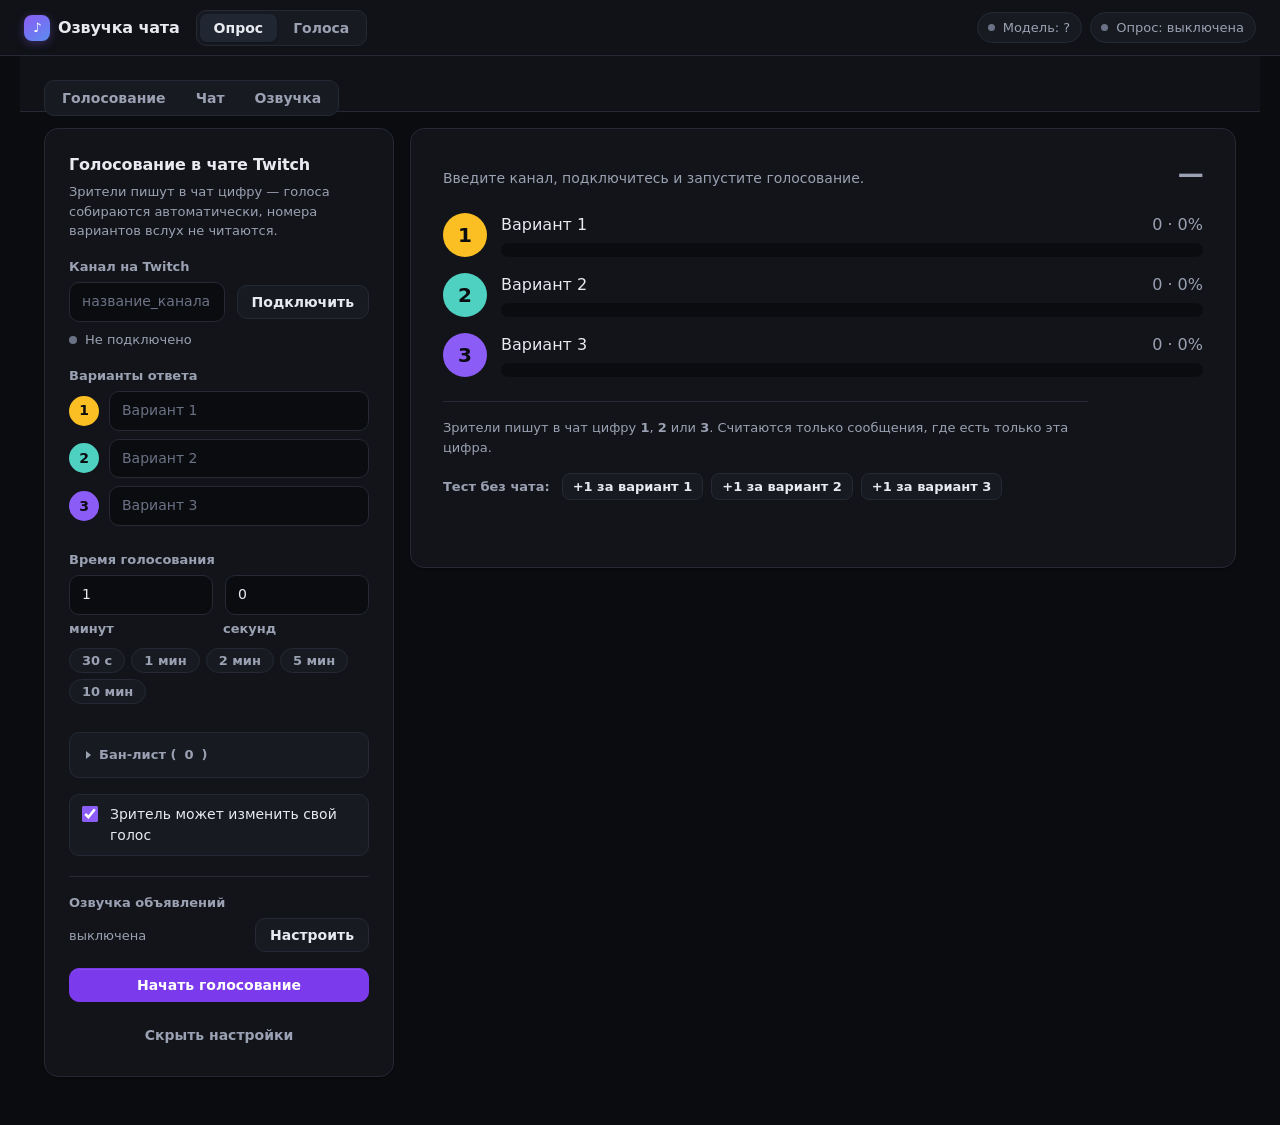
==== commit 0f9df270: "Обновить автономную копию страницы опроса под новый дизайн" ====
--- a/twitch-poll.html
+++ b/twitch-poll.html
@@ -4,301 +4,1225 @@
 <meta charset="utf-8">
 <meta name="viewport" content="width=device-width, initial-scale=1">
 <title>Голосование в чате Twitch</title>
-<link rel="preconnect" href="https://fonts.googleapis.com">
-<link rel="preconnect" href="https://fonts.gstatic.com" crossorigin>
-<link href="https://fonts.googleapis.com/css2?family=Onest:wght@400;500;600&family=Unbounded:wght@500;700&display=swap" rel="stylesheet">
+<link rel="stylesheet" href="/static/style.css">
 <script>
   // Внутри приложения TwitchTTS страница включается как вкладка, отдельно - как обычный файл.
   document.documentElement.setAttribute("data-mode", location.protocol === "file:" ? "file" : "app");
 </script>
 <style>
-  /* --- шапка приложения (стили повторяют style.css, чтобы страница была самодостаточной) --- */
-  .appbar { display: none; align-items: center; gap: 16px; padding: 10px 18px; background: var(--panel); border-bottom: 1px solid var(--line); }
-  .appbar h1 { font-size: 17px; margin: 0; font-weight: 650; }
-  .appbar nav { display: flex; gap: 6px; margin-left: 8px; }
-  .appbar nav a { padding: 6px 12px; border-radius: 8px; color: var(--muted); font-weight: 550; text-decoration: none; }
-  .appbar nav a.active, .appbar nav a:hover { background: var(--bg); color: var(--text); text-decoration: none; }
-  .appbar .pills { margin-left: auto; display: flex; gap: 8px; flex-wrap: wrap; }
-  .appbar .pill { display: inline-flex; align-items: center; gap: 7px; padding: 5px 11px; border-radius: 999px; background: var(--bg); font-size: 13px; color: var(--muted); }
-  .appbar .pill::before { content: ""; width: 8px; height: 8px; border-radius: 50%; background: var(--muted); flex: none; }
-  .appbar .pill.good::before { background: var(--c2); }
-  .appbar .pill.bad::before { background: var(--danger); }
-  .appbar .pill.warn::before { background: var(--c1); }
-  html[data-mode="app"] .appbar { display: flex; }
-  html[data-mode="app"] .brand { display: none; }
-  html[data-mode="app"] .top { max-width: 1100px; margin: 0 auto; padding: 14px 20px 0; }
-  html[data-mode="app"] .tts-url-row { display: none; }
-  :root {
-    --bg: #171b28;
-    --panel: #20263a;
-    --line: #333b57;
-    --text: #eee9df;
-    --muted: #9aa1bb;
-    --c1: #ffb347;
-    --c2: #4fd1c1;
-    --c3: #b794ff;
-    --danger: #ff6b7a;
-    --font-body: "Onest", system-ui, -apple-system, "Segoe UI", Roboto, sans-serif;
-    --font-display: "Unbounded", "Onest", system-ui, sans-serif;
-  }
-  * { box-sizing: border-box; }
-  html, body { margin: 0; }
-  body {
-    background: var(--bg);
-    color: var(--text);
-    font-family: var(--font-body);
-    font-size: 16px;
-    line-height: 1.45;
-    min-height: 100vh;
-  }
-  .app {
-    max-width: 1100px;
-    margin: 0 auto;
-    padding: 24px 20px 40px;
-    display: grid;
-    grid-template-columns: 340px 1fr;
-    gap: 24px;
-    align-items: start;
-  }
-  body.compact .left { display: none; }
-  body.compact .app { grid-template-columns: 1fr; max-width: 760px; }
-
-  .settings {
-    background: var(--panel);
-    border: 1px solid var(--line);
-    border-radius: 14px;
-    padding: 20px;
-    display: grid;
-    gap: 18px;
-  }
-  h1 {
-    font-family: var(--font-display);
-    font-weight: 700;
-    font-size: 18px;
-    line-height: 1.25;
-    margin: 0;
-  }
-  label, .label { display: block; font-size: 13px; color: var(--muted); margin-bottom: 6px; }
-  input[type="text"], input[type="number"] {
-    width: 100%;
-    background: var(--bg);
-    border: 1px solid var(--line);
-    color: var(--text);
-    border-radius: 8px;
-    padding: 10px 12px;
-    font: inherit;
-  }
-  select {
-    width: 100%;
-    background: var(--bg);
-    border: 1px solid var(--line);
-    color: var(--text);
-    border-radius: 8px;
-    padding: 10px 12px;
-    font: inherit;
-  }
-  input:focus-visible, button:focus-visible, select:focus-visible {
-    outline: 2px solid var(--c2);
-    outline-offset: 2px;
-  }
-  .tts-block { border-top: 1px solid var(--line); padding-top: 16px; margin-top: 2px; }
-  .tts-block .check { margin: 7px 0; }
-  .tts-block .status { margin-top: 4px; }
-  .tts-row { display: flex; gap: 8px; align-items: center; margin-top: 10px; }
-  .tts-row > input, .tts-row > select { flex: 1; min-width: 0; }
-  .tts-row > button { flex: none; }
-  .tts-mini { border-top: 1px solid var(--line); padding-top: 14px; margin-top: 4px; }
-  .tts-mini .label { margin-bottom: 6px; }
-  .tts-mini-row { display: flex; align-items: center; justify-content: space-between; gap: 10px; font-size: 13px; color: var(--muted); }
-  .tts-mini-row button { flex: none; }
-  .voice-panel { display: none; max-width: 720px; margin: 0 auto 40px; background: var(--panel); border: 1px solid var(--line); border-radius: 14px; padding: 22px 24px; }
-  .voice-panel h2 { font-family: var(--font-display); font-weight: 700; font-size: 17px; margin: 0 0 14px; }
-  body.tab-voice .app { display: none; }
-  body.tab-voice .voice-panel { display: block; }
-  body.tab-poll .voice-panel, body.tab-chat .voice-panel { display: none; }
-  body.tab-chat .left, body.tab-chat .stage { display: none; }
-  body.tab-chat .app { grid-template-columns: 1fr; }
-  .chatgrid { display: grid; grid-template-columns: minmax(240px, 1fr) minmax(300px, 1.15fr); gap: 18px; align-items: start; }
-  .chat-embed { border: 1px solid var(--line); border-radius: 12px; overflow: hidden; background: var(--bg); }
-  .chat-embed iframe { display: block; width: 100%; height: min(640px, 72vh); border: 0; background: var(--bg); }
-  html[data-mode="file"] .chat-embed { display: none; }
-  html[data-mode="file"] .chatgrid { grid-template-columns: 1fr; }
-  @media (max-width: 980px) { .chatgrid { grid-template-columns: 1fr; } }
-  .row { display: flex; gap: 8px; }
-  .row > * { flex: 1; }
-  .opt { display: flex; align-items: center; gap: 10px; margin-bottom: 8px; }
-  .opt .dot {
-    flex: none;
-    width: 30px; height: 30px;
-    border-radius: 50%;
-    display: grid; place-items: center;
-    font-family: var(--font-display);
-    font-weight: 700; font-size: 14px;
-    color: #11141f;
-  }
-  .opt:nth-of-type(1) .dot { background: var(--c1); }
-  .opt:nth-of-type(2) .dot { background: var(--c2); }
-  .opt:nth-of-type(3) .dot { background: var(--c3); }
-
-  .chips { display: flex; flex-wrap: wrap; gap: 6px; margin-top: 8px; }
-  .chip {
-    background: transparent;
-    border: 1px solid var(--line);
-    color: var(--muted);
-    border-radius: 999px;
-    padding: 4px 12px;
-    font: inherit; font-size: 13px;
-    cursor: pointer;
-  }
-  .chip:hover { color: var(--text); border-color: var(--muted); }
-
-  .check { display: flex; align-items: center; gap: 8px; font-size: 14px; color: var(--text); margin: 0; }
-  .check input { width: 18px; height: 18px; accent-color: var(--c2); }
-
-  button.main {
-    width: 100%;
-    border: 0;
-    border-radius: 10px;
-    padding: 13px 16px;
-    font: inherit; font-weight: 600; font-size: 16px;
-    cursor: pointer;
-    background: var(--c2);
-    color: #0f1a1a;
-  }
-  button.main:hover { filter: brightness(1.08); }
-  button.main.stop { background: var(--danger); color: #1b0b0e; }
-  button.main:disabled { opacity: .45; cursor: not-allowed; filter: none; }
-  button.ghost {
-    background: transparent; color: var(--muted);
-    border: 1px solid var(--line); border-radius: 8px;
-    padding: 8px 12px; font: inherit; font-size: 14px; cursor: pointer;
-  }
-  button.ghost:hover { color: var(--text); border-color: var(--muted); }
-
-  .status { display: flex; align-items: center; gap: 8px; font-size: 14px; color: var(--muted); margin-top: 8px; min-height: 22px; }
-  .status i { width: 9px; height: 9px; border-radius: 50%; background: var(--muted); flex: none; }
-  .status.ok i { background: var(--c2); }
-  .status.wait i { background: var(--c1); }
-  .status.err i { background: var(--danger); }
-
-  .stage {
-    background: var(--panel);
-    border: 1px solid var(--line);
-    border-radius: 14px;
-    padding: 28px 28px 24px;
-    min-height: 460px;
-  }
-  .head { display: flex; justify-content: space-between; align-items: baseline; gap: 16px; flex-wrap: wrap; margin-bottom: 24px; }
-  .headline { font-size: 15px; color: var(--muted); max-width: 46ch; }
-  .headline b { color: var(--text); font-weight: 600; }
-  .timer {
-    font-family: var(--font-display);
-    font-weight: 700;
-    font-size: 54px;
-    line-height: 1;
-    font-variant-numeric: tabular-nums;
-    letter-spacing: -0.02em;
-  }
-  .timer.low { color: var(--danger); }
-  .timer.done { font-size: 26px; color: var(--muted); }
-
-  .bars { display: grid; gap: 16px; }
-  .bar { display: grid; grid-template-columns: 44px 1fr; gap: 14px; align-items: center; }
-  .bar .num {
-    width: 44px; height: 44px; border-radius: 50%;
-    display: grid; place-items: center;
-    font-family: var(--font-display); font-weight: 700; font-size: 20px;
-    color: #11141f;
-  }
-  .bar:nth-child(1) { --c: var(--c1); }
-  .bar:nth-child(2) { --c: var(--c2); }
-  .bar:nth-child(3) { --c: var(--c3); }
-  .bar .num { background: var(--c); }
-  .bar .top { display: flex; justify-content: space-between; gap: 12px; margin-bottom: 6px; font-size: 18px; font-weight: 500; }
-  .bar .top .name { overflow-wrap: anywhere; }
-  .bar .top .val { color: var(--muted); font-variant-numeric: tabular-nums; white-space: nowrap; }
-  .track { height: 18px; background: var(--bg); border-radius: 9px; overflow: hidden; }
-  .fill { height: 100%; width: 0; background: var(--c); border-radius: 9px; transition: width .3s ease; }
-  .bar.win .name::after { content: " — победил"; color: var(--c); font-weight: 600; }
-  .bar.dim { opacity: .55; }
-  .voters { display: flex; flex-wrap: wrap; gap: 4px 6px; margin-top: 8px; font-size: 13px; }
-  .voters:empty { display: none; }
-  .voters span { color: var(--c); border: 1px solid var(--line); border-radius: 999px; padding: 1px 9px; overflow-wrap: anywhere; }
-  .voters em { color: var(--muted); font-style: normal; padding: 1px 4px; }
-
-  .hint { margin: 26px 0 0; padding-top: 16px; border-top: 1px solid var(--line); color: var(--muted); font-size: 14px; }
-  .feed { margin-top: 10px; font-size: 13px; color: var(--muted); min-height: 20px; overflow-wrap: anywhere; }
-  .tools { display: flex; gap: 8px; flex-wrap: wrap; align-items: center; margin-top: 18px; }
-  .tools .label { margin: 0 4px 0 0; }
-
-  .top { max-width: 1100px; margin: 0 auto; padding: 20px 20px 0; display: flex; align-items: center; justify-content: space-between; gap: 16px; flex-wrap: wrap; }
-  .brand { font-family: var(--font-display); font-weight: 700; font-size: 16px; }
-  .tabs { display: flex; gap: 4px; background: var(--panel); border: 1px solid var(--line); border-radius: 12px; padding: 4px; }
-  .tab { background: transparent; border: 0; color: var(--muted); font: inherit; font-weight: 600; padding: 9px 20px; border-radius: 9px; cursor: pointer; }
-  .tab:hover { color: var(--text); }
-  .tab.on { background: var(--c2); color: #0f1a1a; }
-  .tab:focus-visible { outline: 2px solid var(--c2); outline-offset: 2px; }
-  .settings h1 { display: none; }
-  a.vcount { color: var(--c2); text-decoration: none; }
-  a.vcount:hover { text-decoration: underline; }
-  body.tab-poll .viewers-panel, body.tab-poll .radar-panel, body.tab-poll .adv { display: none; }
-  body.tab-chat #compactBtn { display: none; }
-  .notice { background: #2b2a22; border: 1px solid var(--c1); border-radius: 10px; padding: 10px 12px; font-size: 13px; margin-bottom: 14px; }
-  body.hx .notice, body.tab-poll .notice, body.tab-radar .bans { display: none; }
-  .bans summary { cursor: pointer; font-size: 14px; }
-  .banrow { display: flex; justify-content: space-between; align-items: center; gap: 8px; padding: 6px 0; font-size: 14px; }
-  .voters button { background: none; border: 0; color: var(--muted); cursor: pointer; font: inherit; padding: 0 0 0 6px; }
-  .voters button:hover { color: var(--danger); }
-  .adv summary { cursor: pointer; font-size: 14px; }
-  .adv p { margin: 8px 0; }
-  .adv input { width: 100%; background: var(--bg); border: 1px solid var(--line); color: var(--text); border-radius: 8px; padding: 10px 12px; font: inherit; }
-  .left { display: grid; gap: 24px; min-width: 0; align-content: start; }
-  .viewers-panel { background: var(--panel); border: 1px solid var(--line); border-radius: 14px; padding: 20px; }
-  .vcount { font-size: 13px; color: var(--muted); }
-  .vsum { font-size: 14px; margin: 0 0 14px; }
-  .vlist { display: grid; gap: 8px; max-height: 560px; overflow: auto; }
-  .vcard { border: 1px solid var(--line); border-radius: 10px; background: var(--bg); }
-  .vcard summary { display: flex; justify-content: space-between; gap: 10px; padding: 9px 12px; cursor: pointer; font-size: 14px; list-style: none; }
-  .vcard summary::-webkit-details-marker { display: none; }
-  .vcard .vname { font-weight: 600; overflow-wrap: anywhere; }
-  .vcard .vmeta { color: var(--muted); font-size: 13px; white-space: nowrap; }
-  .vcard[open] summary { border-bottom: 1px solid var(--line); }
-  .vchips { display: flex; gap: 6px; flex-wrap: wrap; padding: 8px 12px 0; }
-  .vchips:empty { display: none; }
-  .vchips span { font-size: 12px; border: 1px solid var(--line); border-radius: 999px; padding: 1px 9px; color: var(--c2); }
-  .vdesc { margin: 0; padding: 8px 12px 12px; font-size: 13px; }
-  .right { display: grid; gap: 24px; min-width: 0; }
-  .radar-panel { background: var(--panel); border: 1px solid var(--line); border-radius: 14px; padding: 24px 28px 22px; }
-  .rhead { display: flex; justify-content: space-between; align-items: center; gap: 12px; flex-wrap: wrap; margin-bottom: 18px; }
-  h2 { font-family: var(--font-display); font-weight: 700; font-size: 17px; margin: 0; }
-  .rstats { display: grid; grid-template-columns: repeat(auto-fit, minmax(90px, 1fr)); gap: 12px; }
-  .rstats b { display: block; font-family: var(--font-display); font-size: 26px; font-weight: 700; line-height: 1.15; font-variant-numeric: tabular-nums; }
-  .rstats span { font-size: 13px; color: var(--muted); }
-  .radarwrap { position: relative; display: flex; justify-content: center; margin: 20px 0 12px; }
-  #radar { display: block; border-radius: 50%; border: 1px solid var(--line); background: radial-gradient(circle, #1b2133 0%, #141826 100%); }
-  .tip { position: absolute; pointer-events: none; z-index: 5; background: var(--bg); border: 1px solid var(--line); border-radius: 8px; padding: 6px 10px; font-size: 13px; white-space: pre; }
-  .legend { display: flex; gap: 18px; flex-wrap: wrap; justify-content: center; font-size: 13px; color: var(--muted); }
-  .legend i { display: inline-block; width: 10px; height: 10px; border-radius: 50%; margin-right: 6px; vertical-align: -1px; box-sizing: content-box; }
-  .lists { display: grid; grid-template-columns: repeat(2, 1fr); gap: 18px; margin-top: 22px; }
-  .lists h3 { font-size: 14px; font-weight: 600; margin: 0 0 8px; }
-  .lists ul { list-style: none; margin: 0; padding: 0; max-height: 260px; overflow: auto; font-size: 13px; border-top: 1px solid var(--line); }
-  .lists li { display: flex; justify-content: space-between; gap: 8px; padding: 5px 0; border-bottom: 1px solid var(--line); }
-  .lists li span:first-child { overflow-wrap: anywhere; }
-  .lists li span:last-child { color: var(--muted); white-space: nowrap; }
-  .lists li.chat span:first-child { color: var(--c1); }
-  .lists li.empty { color: var(--muted); }
-  @media (max-width: 860px) {
-    .lists { grid-template-columns: 1fr; }
-    .app { grid-template-columns: 1fr; }
-    .timer { font-size: 42px; }
-  }
-  @media (prefers-reduced-motion: reduce) { .fill { transition: none; } }
+/* Встроенная копия style.css: страница должна выглядеть одинаково и как вкладка приложения,
+   и как отдельный файл, открытый с диска. Копия обновляется скриптом tools/sync_poll_css.py. */
+/* ============================================================
+   TwitchTTS — дизайн-система
+   Токены -> база -> компоненты -> страницы.
+   Восемь точек, три радиуса, четыре размера текста, два уровня
+   тени, три длительности анимации. Никаких "магических" значений.
+   ============================================================ */
+
+:root {
+  /* поверхности */
+  --bg: #0b0c10;
+  --surface: #121419;
+  --surface-2: #171a21;
+  --surface-3: #1e222b;
+  --surface-hover: #212633;
+
+  /* границы */
+  --border: #242935;
+  --border-strong: #333a49;
+  --border-focus: #6d4bdd;
+
+  /* текст */
+  --text: #e8eaf0;
+  --text-muted: #9aa1b2;
+  --text-dim: #6b7285;
+
+  /* акцент */
+  --accent: #8b5cf6;
+  --accent-strong: #7c3aed;
+  --accent-soft: rgba(139, 92, 246, 0.14);
+  --accent-line: rgba(139, 92, 246, 0.38);
+  --accent-text: #c4b5fd;
+
+  /* статусы */
+  --ok: #34d399;
+  --ok-soft: rgba(52, 211, 153, 0.13);
+  --warn: #fbbf24;
+  --warn-soft: rgba(251, 191, 36, 0.13);
+  --bad: #f87171;
+  --bad-soft: rgba(248, 113, 113, 0.13);
+
+  /* отступы */
+  --sp-1: 4px;
+  --sp-2: 8px;
+  --sp-3: 12px;
+  --sp-4: 16px;
+  --sp-5: 24px;
+  --sp-6: 32px;
+  --sp-7: 48px;
+
+  /* радиусы */
+  --r-sm: 8px;
+  --r-md: 10px;
+  --r-lg: 14px;
+  --r-xl: 18px;
+  --r-full: 999px;
+
+  /* шрифт */
+  --font: "Inter", "Segoe UI Variable Text", "Segoe UI", system-ui, -apple-system,
+    "Helvetica Neue", Arial, sans-serif;
+  --font-mono: "JetBrains Mono", "Cascadia Mono", ui-monospace, Consolas, monospace;
+  --fs-xs: 12px;
+  --fs-sm: 13px;
+  --fs-md: 14px;
+  --fs-lg: 16px;
+  --fs-xl: 20px;
+  --fs-2xl: 26px;
+
+  /* тени */
+  --shadow-1: 0 1px 2px rgba(0, 0, 0, 0.35);
+  --shadow-2: 0 16px 40px rgba(0, 0, 0, 0.5);
+
+  /* анимация */
+  --dur-fast: 120ms;
+  --dur: 200ms;
+  --dur-slow: 320ms;
+  --ease: cubic-bezier(0.2, 0.7, 0.3, 1);
+}
+
+* { box-sizing: border-box; }
+
+html, body { height: 100%; }
+
+body {
+  margin: 0;
+  background: var(--bg);
+  color: var(--text);
+  font: 400 var(--fs-md)/1.5 var(--font);
+  -webkit-font-smoothing: antialiased;
+  text-rendering: optimizeLegibility;
+}
+
+a { color: var(--accent-text); text-decoration: none; }
+a:hover { text-decoration: underline; }
+
+code {
+  font: 500 var(--fs-xs)/1.4 var(--font-mono);
+  background: var(--surface-3);
+  border: 1px solid var(--border);
+  border-radius: 6px;
+  padding: 1px 6px;
+  color: var(--text);
+}
+
+::-webkit-scrollbar { width: 10px; height: 10px; }
+::-webkit-scrollbar-track { background: transparent; }
+::-webkit-scrollbar-thumb {
+  background: var(--surface-3);
+  border-radius: var(--r-full);
+  border: 2px solid var(--bg);
+}
+::-webkit-scrollbar-thumb:hover { background: var(--border-strong); }
+
+:focus-visible {
+  outline: 2px solid var(--accent);
+  outline-offset: 2px;
+  border-radius: var(--r-sm);
+}
+
+/* ============================ шапка ============================ */
+
+.topbar {
+  position: sticky;
+  top: 0;
+  z-index: 20;
+  display: flex;
+  align-items: center;
+  gap: var(--sp-4);
+  padding: 0 var(--sp-5);
+  height: 56px;
+  min-height: 56px;
+  flex-wrap: wrap;
+  row-gap: var(--sp-2);
+  background: rgba(18, 20, 25, 0.85);
+  backdrop-filter: blur(12px);
+  border-bottom: 1px solid var(--border);
+}
+
+.brand {
+  display: flex;
+  align-items: center;
+  gap: var(--sp-2);
+  font-weight: 650;
+  font-size: var(--fs-lg);
+  letter-spacing: -0.01em;
+  color: var(--text);
+  white-space: nowrap;
+}
+.brand:hover { text-decoration: none; }
+.brand .logo {
+  width: 26px;
+  height: 26px;
+  border-radius: 8px;
+  background: linear-gradient(145deg, var(--accent) 0%, #5b8def 100%);
+  display: grid;
+  place-items: center;
+  font-size: 13px;
+  color: #fff;
+  box-shadow: 0 2px 10px rgba(139, 92, 246, 0.35);
+}
+
+/* сегментированная навигация */
+.segmented {
+  display: inline-flex;
+  gap: 2px;
+  padding: 3px;
+  background: var(--surface-2);
+  border: 1px solid var(--border);
+  border-radius: var(--r-md);
+}
+.segmented a,
+.segmented button {
+  appearance: none;
+  border: 0;
+  background: transparent;
+  color: var(--text-muted);
+  font: 550 var(--fs-md)/1 var(--font);
+  padding: 7px 14px;
+  border-radius: 7px;
+  cursor: pointer;
+  transition: background var(--dur-fast) var(--ease), color var(--dur-fast) var(--ease);
+  white-space: nowrap;
+}
+.segmented a:hover,
+.segmented button:hover { color: var(--text); background: var(--surface-3); text-decoration: none; }
+.segmented a.active,
+.segmented button.active {
+  background: var(--surface-hover);
+  color: var(--text);
+  box-shadow: var(--shadow-1);
+}
+
+.topbar .pills { margin-left: auto; }
+
+/* ============================ статусы ============================ */
+
+.pill {
+  display: inline-flex;
+  align-items: center;
+  gap: var(--sp-2);
+  padding: 5px 11px 5px 10px;
+  border-radius: var(--r-full);
+  background: var(--surface-2);
+  border: 1px solid var(--border);
+  font-size: var(--fs-sm);
+  color: var(--text-muted);
+  max-width: 46vw;
+  white-space: nowrap;
+  overflow: hidden;
+  text-overflow: ellipsis;
+}
+.pill::before {
+  content: "";
+  width: 7px;
+  height: 7px;
+  border-radius: 50%;
+  background: var(--text-dim);
+  flex: none;
+  transition: background var(--dur) var(--ease);
+}
+.pill.good { color: var(--text); border-color: rgba(52, 211, 153, 0.28); background: var(--ok-soft); }
+.pill.good::before { background: var(--ok); box-shadow: 0 0 0 3px rgba(52, 211, 153, 0.15); }
+.pill.warn { color: var(--text); border-color: rgba(251, 191, 36, 0.28); background: var(--warn-soft); }
+.pill.warn::before { background: var(--warn); animation: pulse 1.4s var(--ease) infinite; }
+.pill.bad { color: var(--text); border-color: rgba(248, 113, 113, 0.3); background: var(--bad-soft); }
+.pill.bad::before { background: var(--bad); }
+
+@keyframes pulse {
+  0%, 100% { opacity: 1; }
+  50% { opacity: 0.35; }
+}
+
+/* компактный бейдж */
+.badge {
+  display: inline-flex;
+  align-items: center;
+  gap: 5px;
+  padding: 2px 8px;
+  border-radius: var(--r-full);
+  background: var(--surface-3);
+  border: 1px solid var(--border);
+  font-size: var(--fs-xs);
+  font-weight: 550;
+  color: var(--text-muted);
+  white-space: nowrap;
+}
+.badge.accent { background: var(--accent-soft); border-color: var(--accent-line); color: var(--accent-text); }
+.badge.ok { background: var(--ok-soft); border-color: rgba(52, 211, 153, 0.3); color: var(--ok); }
+.badge.warn { background: var(--warn-soft); border-color: rgba(251, 191, 36, 0.3); color: var(--warn); }
+
+/* ============================ кнопки ============================ */
+
+.btn {
+  appearance: none;
+  display: inline-flex;
+  align-items: center;
+  justify-content: center;
+  gap: var(--sp-2);
+  font: 550 var(--fs-md)/1 var(--font);
+  color: var(--text);
+  background: var(--surface-3);
+  border: 1px solid var(--border-strong);
+  border-radius: var(--r-md);
+  padding: 9px 14px;
+  cursor: pointer;
+  white-space: nowrap;
+  transition: background var(--dur-fast) var(--ease), border-color var(--dur-fast) var(--ease),
+    color var(--dur-fast) var(--ease), transform var(--dur-fast) var(--ease);
+}
+.btn:hover { background: var(--surface-hover); border-color: #3d4657; }
+.btn:active { transform: translateY(1px); }
+.btn:disabled { opacity: 0.45; cursor: not-allowed; transform: none; }
+
+.btn.primary {
+  background: var(--accent-strong);
+  border-color: var(--accent-strong);
+  color: #fff;
+  box-shadow: 0 1px 0 rgba(255, 255, 255, 0.08) inset;
+}
+.btn.primary:hover { background: var(--accent); border-color: var(--accent); }
+
+.btn.secondary {
+  background: var(--surface-2);
+  border-color: var(--border);
+  color: var(--text);
+}
+.btn.secondary:hover { background: var(--surface-3); border-color: var(--border-strong); }
+
+.btn.ghost {
+  background: transparent;
+  border-color: transparent;
+  color: var(--text-muted);
+}
+.btn.ghost:hover { background: var(--surface-3); color: var(--text); }
+
+.btn.danger {
+  background: transparent;
+  border-color: rgba(248, 113, 113, 0.35);
+  color: var(--bad);
+}
+.btn.danger:hover { background: var(--bad-soft); border-color: var(--bad); }
+
+.btn.small { padding: 6px 10px; font-size: var(--fs-sm); border-radius: var(--r-sm); }
+.btn.icon { padding: 7px 9px; }
+
+/* кнопка со спиннером */
+.btn.loading { pointer-events: none; opacity: 0.75; }
+.btn.loading::before {
+  content: "";
+  width: 13px;
+  height: 13px;
+  border-radius: 50%;
+  border: 2px solid currentColor;
+  border-right-color: transparent;
+  animation: spin 700ms linear infinite;
+}
+@keyframes spin { to { transform: rotate(360deg); } }
+
+/* ============================ поля ============================ */
+
+label {
+  display: block;
+  font-size: var(--fs-sm);
+  font-weight: 550;
+  color: var(--text-muted);
+  margin: 0 0 6px;
+}
+
+input[type="text"],
+input[type="number"],
+input[type="password"],
+select,
+textarea {
+  font: 400 var(--fs-md)/1.4 var(--font);
+  color: var(--text);
+  background: var(--bg);
+  border: 1px solid var(--border);
+  border-radius: var(--r-md);
+  padding: 9px 12px;
+  width: 100%;
+  outline: none;
+  transition: border-color var(--dur-fast) var(--ease), box-shadow var(--dur-fast) var(--ease),
+    background var(--dur-fast) var(--ease);
+}
+input::placeholder, textarea::placeholder { color: var(--text-dim); }
+input:hover, select:hover, textarea:hover { border-color: var(--border-strong); }
+input:focus, select:focus, textarea:focus {
+  border-color: var(--accent);
+  background: var(--surface);
+  box-shadow: 0 0 0 3px var(--accent-soft);
+}
+input:disabled, select:disabled, textarea:disabled { opacity: 0.5; cursor: not-allowed; }
+
+select {
+  appearance: none;
+  padding-right: 34px;
+  background-image: linear-gradient(45deg, transparent 50%, var(--text-muted) 50%),
+    linear-gradient(135deg, var(--text-muted) 50%, transparent 50%);
+  background-position: calc(100% - 17px) calc(50% + 1px), calc(100% - 12px) calc(50% + 1px);
+  background-size: 5px 5px, 5px 5px;
+  background-repeat: no-repeat;
+  cursor: pointer;
+}
+select option { background: var(--surface-2); color: var(--text); }
+
+textarea { resize: vertical; min-height: 64px; }
+
+input[type="range"] {
+  width: 100%;
+  accent-color: var(--accent);
+  height: 22px;
+}
+
+/* чекбокс */
+.check {
+  display: flex;
+  gap: var(--sp-3);
+  align-items: flex-start;
+  color: var(--text);
+  font-size: var(--fs-md);
+  font-weight: 400;
+  margin: 0;
+  padding: 9px 12px;
+  border: 1px solid var(--border);
+  border-radius: var(--r-md);
+  background: var(--surface-2);
+  cursor: pointer;
+  transition: border-color var(--dur-fast) var(--ease), background var(--dur-fast) var(--ease);
+}
+.check:hover { border-color: var(--border-strong); }
+.check input {
+  width: 16px;
+  height: 16px;
+  margin: 2px 0 0;
+  flex: none;
+  accent-color: var(--accent);
+}
+
+/* ============================ карточки ============================ */
+
+.page {
+  max-width: 1180px;
+  margin: 0 auto;
+  padding: var(--sp-6) var(--sp-5) var(--sp-7);
+  display: grid;
+  gap: var(--sp-4);
+}
+
+.card {
+  background: var(--surface);
+  border: 1px solid var(--border);
+  border-radius: var(--r-lg);
+  padding: var(--sp-5);
+  box-shadow: var(--shadow-1);
+}
+.card + .card { margin-top: 0; }
+
+.card-head {
+  display: flex;
+  align-items: flex-start;
+  gap: var(--sp-3);
+  margin-bottom: var(--sp-4);
+}
+.card-head h2 {
+  font-size: var(--fs-lg);
+  font-weight: 620;
+  letter-spacing: -0.01em;
+  margin: 0;
+  color: var(--text);
+  display: flex;
+  align-items: center;
+  gap: var(--sp-2);
+  flex-wrap: wrap;
+}
+.card-head .sub {
+  display: block;
+  font-size: var(--fs-sm);
+  font-weight: 400;
+  color: var(--text-muted);
+  margin-top: 5px;
+  max-width: 96ch;
+}
+.card-head > div:first-child { flex: 1; min-width: 0; }
+.card-head .spacer { margin-left: auto; }
+
+.row {
+  display: flex;
+  gap: var(--sp-3);
+  align-items: center;
+}
+.row > * { flex: 1; }
+.row > .fit { flex: none; }
+.row.wrap { flex-wrap: wrap; }
+.grid-2 {
+  display: grid;
+  grid-template-columns: repeat(2, minmax(0, 1fr));
+  gap: var(--sp-4);
+}
+.grid-3 {
+  display: grid;
+  grid-template-columns: repeat(3, minmax(0, 1fr));
+  gap: var(--sp-4);
+}
+.field { margin-bottom: var(--sp-4); }
+.field:last-child { margin-bottom: 0; }
+
+.muted { color: var(--text-muted); }
+.dim { color: var(--text-dim); }
+.hint {
+  font-size: var(--fs-sm);
+  color: var(--text-muted);
+  margin-top: var(--sp-2);
+  max-width: 78ch;
+}
+.err {
+  color: var(--bad);
+  font-size: var(--fs-sm);
+  margin-top: var(--sp-2);
+  min-height: 1.1em;
+}
+.err:empty { margin-top: 0; }
+
+/* ============================ дропзона ============================ */
+
+.drop {
+  border: 1.5px dashed var(--border-strong);
+  border-radius: var(--r-lg);
+  padding: var(--sp-6) var(--sp-4);
+  text-align: center;
+  color: var(--text-muted);
+  cursor: pointer;
+  background: var(--surface-2);
+  transition: border-color var(--dur) var(--ease), background var(--dur) var(--ease),
+    color var(--dur) var(--ease);
+}
+.drop b { color: var(--text); font-size: var(--fs-lg); display: block; margin-bottom: 4px; font-weight: 600; }
+.drop:hover, .drop.over {
+  border-color: var(--accent);
+  color: var(--text);
+  background: var(--accent-soft);
+}
+
+.files {
+  list-style: none;
+  padding: 0;
+  margin: var(--sp-3) 0 0;
+  display: grid;
+  gap: var(--sp-2);
+  font-size: var(--fs-sm);
+}
+.files li {
+  display: flex;
+  justify-content: space-between;
+  gap: var(--sp-3);
+  align-items: center;
+  background: var(--surface-2);
+  border: 1px solid var(--border);
+  padding: 7px 12px;
+  border-radius: var(--r-sm);
+}
+.files li span:first-child {
+  overflow: hidden;
+  text-overflow: ellipsis;
+  white-space: nowrap;
+}
+
+/* ============================ список голосов ============================ */
+
+.vlist { display: grid; gap: var(--sp-3); }
+
+.voice {
+  display: grid;
+  grid-template-columns: minmax(240px, 1fr) auto;
+  align-items: center;
+  gap: var(--sp-3) var(--sp-4);
+  background: var(--surface-2);
+  border: 1px solid var(--border);
+  border-radius: var(--r-md);
+  padding: var(--sp-3) var(--sp-4);
+  transition: border-color var(--dur-fast) var(--ease), background var(--dur-fast) var(--ease);
+}
+.voice:hover { border-color: var(--border-strong); background: var(--surface-3); }
+.voice.off { opacity: 0.55; }
+
+.voice .grow { min-width: 0; }
+.voice .vname {
+  font-weight: 620;
+  font-size: var(--fs-lg);
+  letter-spacing: -0.01em;
+  display: flex;
+  align-items: center;
+  gap: var(--sp-2);
+  flex-wrap: wrap;
+}
+.voice .vmeta {
+  font-size: var(--fs-sm);
+  color: var(--text-muted);
+  margin-top: 4px;
+  line-height: 1.6;
+}
+.voice .vctrl {
+  display: flex;
+  align-items: center;
+  gap: var(--sp-2);
+  flex-wrap: wrap;
+  justify-content: flex-end;
+}
+.voice .pitchbox {
+  display: flex;
+  align-items: center;
+  gap: var(--sp-2);
+  padding-right: var(--sp-3);
+  border-right: 1px solid var(--border);
+}
+.voice .pitchbox input[type="number"] { width: 72px; }
+.voice .pitchbox .tone-label {
+  font-size: var(--fs-sm);
+  color: var(--text-muted);
+}
+
+/* переключатель движка */
+.seg {
+  display: inline-flex;
+  gap: 2px;
+  padding: 2px;
+  background: var(--bg);
+  border: 1px solid var(--border);
+  border-radius: var(--r-sm);
+}
+.seg button {
+  appearance: none;
+  border: 0;
+  background: transparent;
+  color: var(--text-muted);
+  font: 550 var(--fs-xs)/1 var(--font);
+  padding: 6px 10px;
+  border-radius: 6px;
+  cursor: pointer;
+  white-space: nowrap;
+  transition: background var(--dur-fast) var(--ease), color var(--dur-fast) var(--ease);
+}
+.seg button:hover { color: var(--text); }
+.seg button.on {
+  background: var(--accent-soft);
+  color: var(--accent-text);
+  box-shadow: inset 0 0 0 1px var(--accent-line);
+}
+
+.voice .cvbox {
+  grid-column: 1 / -1;
+  display: grid;
+  gap: var(--sp-2);
+  padding-top: var(--sp-3);
+  border-top: 1px solid var(--border);
+  font-size: var(--fs-sm);
+}
+.voice .cvbox textarea {
+  width: 100%;
+  min-height: 56px;
+  font-size: var(--fs-sm);
+  background: var(--bg);
+}
+.voice .cvbox .cvactions {
+  display: flex;
+  gap: var(--sp-2);
+  flex-wrap: wrap;
+}
+
+/* ============================ прогресс и логи ============================ */
+
+.bar {
+  height: 6px;
+  background: var(--surface-3);
+  border-radius: var(--r-full);
+  overflow: hidden;
+  margin-top: var(--sp-3);
+  display: none;
+}
+.bar > i {
+  display: block;
+  height: 100%;
+  width: 0;
+  background: var(--accent);
+  border-radius: var(--r-full);
+  transition: width var(--dur-slow) var(--ease);
+}
+
+.logbox {
+  background: var(--bg);
+  border: 1px solid var(--border);
+  border-radius: var(--r-md);
+  padding: var(--sp-3);
+  font: 400 var(--fs-xs)/1.5 var(--font-mono);
+  max-height: 280px;
+  overflow: auto;
+  white-space: pre-wrap;
+  margin: var(--sp-3) 0 0;
+  color: var(--text-muted);
+}
+
+details.disclosure {
+  border: 1px solid var(--border);
+  border-radius: var(--r-md);
+  background: var(--surface-2);
+  padding: var(--sp-3) var(--sp-4);
+  margin-top: var(--sp-3);
+}
+details.disclosure > summary {
+  cursor: pointer;
+  color: var(--text-muted);
+  font-size: var(--fs-sm);
+  font-weight: 550;
+  list-style: none;
+  display: flex;
+  align-items: center;
+  gap: var(--sp-2);
+}
+details.disclosure > summary::-webkit-details-marker { display: none; }
+details.disclosure > summary::before {
+  content: "";
+  width: 0;
+  height: 0;
+  border-left: 5px solid currentColor;
+  border-top: 4px solid transparent;
+  border-bottom: 4px solid transparent;
+  transition: transform var(--dur-fast) var(--ease);
+}
+details.disclosure[open] > summary::before { transform: rotate(90deg); }
+details.disclosure > summary:hover { color: var(--text); }
+details.disclosure > *:not(summary) { margin-top: var(--sp-3); }
+
+ol.tips { margin: 0; padding-left: 20px; color: var(--text-muted); font-size: var(--fs-sm); }
+ol.tips li { margin: 4px 0; }
+
+/* ============================ сообщения ============================ */
+
+.okbox {
+  background: var(--ok-soft);
+  border: 1px solid rgba(52, 211, 153, 0.3);
+  border-radius: var(--r-md);
+  padding: var(--sp-3) var(--sp-4);
+  margin-top: var(--sp-3);
+  font-size: var(--fs-md);
+  display: grid;
+  gap: var(--sp-2);
+  justify-items: start;
+}
+.warnbox { color: var(--warn); font-size: var(--fs-sm); }
+
+.empty-state {
+  display: grid;
+  gap: var(--sp-2);
+  justify-items: center;
+  text-align: center;
+  padding: var(--sp-6) var(--sp-4);
+  color: var(--text-muted);
+  border: 1px dashed var(--border-strong);
+  border-radius: var(--r-lg);
+  background: var(--surface-2);
+}
+.empty-state .ico {
+  width: 38px;
+  height: 38px;
+  border-radius: var(--r-md);
+  display: grid;
+  place-items: center;
+  background: var(--surface-3);
+  font-size: 18px;
+}
+.empty-state b { color: var(--text); font-weight: 600; }
+
+/* ============================ чат (страница /chat) ============================ */
+
+.layout {
+  display: grid;
+  grid-template-columns: minmax(0, 1fr) 340px;
+  gap: var(--sp-4);
+  padding: var(--sp-4);
+  height: calc(100vh - 56px);
+}
+.chat { display: flex; flex-direction: column; min-height: 0; padding: 0; overflow: hidden; }
+.chat-head {
+  padding: var(--sp-3) var(--sp-4);
+  border-bottom: 1px solid var(--border);
+  display: flex;
+  align-items: center;
+  gap: var(--sp-3);
+}
+.chat-head b { font-size: var(--fs-lg); font-weight: 620; }
+#chat { flex: 1; overflow-y: auto; padding: var(--sp-3); scroll-behavior: smooth; }
+.msg {
+  padding: 7px 11px;
+  border-radius: var(--r-sm);
+  font-size: 17px;
+  line-height: 1.45;
+  word-break: break-word;
+  border-left: 3px solid transparent;
+}
+.msg .nick { font-weight: 700; margin-right: 6px; }
+.msg .tag { font-size: var(--fs-xs); color: var(--text-dim); margin-left: var(--sp-2); white-space: nowrap; }
+.msg.skip { opacity: 0.45; font-size: var(--fs-md); }
+.msg.wait { border-left-color: var(--border-strong); }
+.msg.speaking { background: var(--accent-soft); border-left-color: var(--accent); }
+.msg.note { font-size: var(--fs-sm); color: var(--text-muted); font-style: italic; }
+.empty { color: var(--text-muted); text-align: center; margin-top: 18vh; font-size: var(--fs-md); }
+.side { display: flex; flex-direction: column; gap: var(--sp-3); overflow-y: auto; min-height: 0; }
+.now { font-size: var(--fs-md); min-height: 44px; }
+.now b { color: var(--accent-text); }
+
+#unlock {
+  position: fixed;
+  inset: 0;
+  background: rgba(8, 9, 12, 0.88);
+  backdrop-filter: blur(6px);
+  display: flex;
+  align-items: center;
+  justify-content: center;
+  z-index: 50;
+  flex-direction: column;
+  gap: var(--sp-4);
+  text-align: center;
+  padding: var(--sp-5);
+}
+#unlock .btn { font-size: var(--fs-xl); padding: 16px 30px; }
+
+dialog {
+  background: var(--surface);
+  color: var(--text);
+  border: 1px solid var(--border-strong);
+  border-radius: var(--r-xl);
+  padding: var(--sp-5);
+  width: min(560px, 92vw);
+  box-shadow: var(--shadow-2);
+}
+dialog::backdrop { background: rgba(0, 0, 0, 0.65); backdrop-filter: blur(3px); }
+dialog h3 { margin: 0 0 var(--sp-4); font-size: var(--fs-xl); font-weight: 620; }
+
+
+/* ============================ совместимость: шапка и встраиваемый чат ============================ */
+
+header {
+  position: sticky;
+  top: 0;
+  z-index: 20;
+  display: flex;
+  align-items: center;
+  gap: var(--sp-4);
+  padding: 0 var(--sp-5);
+  height: 56px;
+  min-height: 56px;
+  flex-wrap: wrap;
+  row-gap: var(--sp-2);
+  background: rgba(18, 20, 25, 0.85);
+  backdrop-filter: blur(12px);
+  border-bottom: 1px solid var(--border);
+}
+header h1 {
+  font-size: var(--fs-lg);
+  margin: 0;
+  font-weight: 650;
+  letter-spacing: -0.01em;
+}
+header nav {
+  display: inline-flex;
+  gap: 2px;
+  padding: 3px;
+  background: var(--surface-2);
+  border: 1px solid var(--border);
+  border-radius: var(--r-md);
+}
+header nav a {
+  padding: 7px 14px;
+  border-radius: 7px;
+  color: var(--text-muted);
+  font-weight: 550;
+  font-size: var(--fs-md);
+  transition: background var(--dur-fast) var(--ease), color var(--dur-fast) var(--ease);
+}
+header nav a:hover { background: var(--surface-3); color: var(--text); text-decoration: none; }
+header nav a.active { background: var(--surface-hover); color: var(--text); }
+header .pills { margin-left: auto; display: flex; gap: var(--sp-2); flex-wrap: wrap; }
+
+body.embed header { display: none; }
+body.embed .layout { grid-template-columns: minmax(0, 1fr); height: 100vh; padding: 0; }
+body.embed .chat { min-height: 0; }
+body.embed .side {
+  flex-direction: row;
+  align-items: stretch;
+  overflow-x: auto;
+  overflow-y: hidden;
+  padding: var(--sp-2);
+  gap: var(--sp-2);
+}
+body.embed .side .card { flex: none; min-width: 235px; }
+body.embed .side > button { align-self: flex-start; }
+body.embed .side .hint { display: none; }
+body.embed #unlock { padding: var(--sp-5); }
+
+
+/* группы настроек в модальном окне */
+.settings-group {
+  padding-top: var(--sp-4);
+  margin-top: var(--sp-4);
+  border-top: 1px solid var(--border);
+}
+.settings-group:first-of-type { padding-top: 0; margin-top: 0; border-top: 0; }
+.group-title {
+  font-size: var(--fs-sm);
+  font-weight: 620;
+  color: var(--text);
+  margin-bottom: var(--sp-3);
+}
+dialog .check { margin-bottom: var(--sp-2); }
+dialog .row.field { margin-bottom: var(--sp-3); }
+.now-card { border-color: var(--accent-line); }
+
+/* ============================ адаптив ============================ */
+
+@media (max-width: 900px) {
+  .grid-2, .grid-3 { grid-template-columns: minmax(0, 1fr); }
+  .voice { grid-template-columns: minmax(0, 1fr); }
+  .voice .vctrl { justify-content: flex-start; }
+  .voice .pitchbox { border-right: 0; padding-right: 0; }
+}
+
+@media (max-width: 860px) {
+  .layout { grid-template-columns: minmax(0, 1fr); height: auto; }
+  #chat { height: 60vh; }
+  .page { padding: var(--sp-4) var(--sp-3) var(--sp-6); }
+  .card { padding: var(--sp-4); }
+  .topbar {
+    height: auto;
+    padding: 10px var(--sp-3);
+    gap: var(--sp-2);
+  }
+  .topbar .brand span { display: none; }
+  .topbar .pills { margin-left: 0; width: 100%; }
+  .topbar .pill { max-width: 100%; }
+}
+
+/* ============================ движение ============================ */
+
+@media (prefers-reduced-motion: reduce) {
+  *, *::before, *::after {
+    animation-duration: 0.01ms !important;
+    animation-iteration-count: 1 !important;
+    transition-duration: 0.01ms !important;
+    scroll-behavior: auto !important;
+  }
+}
+
+/* ============================ страница «Опрос» ============================ */
+
+:root {
+  --c1: #fbbf24;   /* вариант 1 / писал в чат */
+  --c2: #4fd1c1;   /* вариант 2 / молчит в чате */
+  --c3: #8b5cf6;   /* вариант 3 */
+  --danger: #f87171;
+}
+
+.pollbar {
+  max-width: 1240px;
+  margin: 0 auto;
+  padding: var(--sp-5) var(--sp-5) 0;
+  display: flex;
+  align-items: center;
+  justify-content: space-between;
+  gap: var(--sp-4);
+  flex-wrap: wrap;
+}
+html[data-mode="app"] .pollbar .brand { display: none; }
+.pollbar .brand { font-weight: 620; color: var(--text-muted); font-size: var(--fs-md); }
+
+.app {
+  max-width: 1240px;
+  margin: 0 auto;
+  padding: var(--sp-4) var(--sp-5) var(--sp-7);
+  display: grid;
+  grid-template-columns: 350px minmax(0, 1fr);
+  gap: var(--sp-4);
+  align-items: start;
+}
+body.compact .left { display: none; }
+body.compact .app { grid-template-columns: minmax(0, 1fr); max-width: 860px; }
+
+.left, .right { display: grid; gap: var(--sp-4); min-width: 0; align-content: start; }
+
+.label {
+  display: block;
+  font-size: var(--fs-sm);
+  font-weight: 550;
+  color: var(--text-muted);
+  margin-bottom: 6px;
+}
+.settings { display: grid; gap: var(--sp-4); }
+.settings .card-head { margin-bottom: 0; }
+.settings .field { margin-bottom: 0; }
+
+.opt { display: flex; align-items: center; gap: 10px; margin-bottom: 8px; }
+.opt .dot {
+  flex: none;
+  width: 30px; height: 30px;
+  border-radius: 50%;
+  display: grid; place-items: center;
+  font-weight: 700; font-size: 14px;
+  color: #0b0c10;
+}
+.opt:nth-of-type(1) .dot { background: var(--c1); }
+.opt:nth-of-type(2) .dot { background: var(--c2); }
+.opt:nth-of-type(3) .dot { background: var(--c3); }
+
+.chips { display: flex; flex-wrap: wrap; gap: 6px; margin-top: 10px; }
+.chip {
+  background: var(--surface-2);
+  border: 1px solid var(--border);
+  color: var(--text-muted);
+  border-radius: var(--r-full);
+  padding: 5px 12px;
+  font: 550 var(--fs-sm)/1 var(--font);
+  cursor: pointer;
+  transition: background var(--dur-fast) var(--ease), color var(--dur-fast) var(--ease),
+    border-color var(--dur-fast) var(--ease);
+}
+.chip:hover { color: var(--text); border-color: var(--border-strong); background: var(--surface-3); }
+
+/* кнопки создаются скриптом с классом .ghost, без .btn */
+button.ghost {
+  background: transparent;
+  color: var(--text-muted);
+  border: 1px solid var(--border);
+  border-radius: var(--r-md);
+  padding: 9px 14px;
+  font: 550 var(--fs-md)/1 var(--font);
+  cursor: pointer;
+  transition: background var(--dur-fast) var(--ease), color var(--dur-fast) var(--ease),
+    border-color var(--dur-fast) var(--ease);
+}
+button.ghost:hover { color: var(--text); border-color: var(--border-strong); background: var(--surface-2); }
+
+button.main { width: 100%; }
+button.main.stop { background: var(--bad); border-color: var(--bad); color: #fff; }
+button.main.stop:hover { background: #fb7185; border-color: #fb7185; }
+
+.status {
+  display: flex; align-items: center; gap: 8px;
+  font-size: var(--fs-sm); color: var(--text-muted);
+  margin-top: var(--sp-2); min-height: 20px;
+}
+.status i { width: 8px; height: 8px; border-radius: 50%; background: var(--text-dim); flex: none; }
+.status.ok i { background: var(--ok); }
+.status.wait i { background: var(--warn); animation: pulse 1.4s var(--ease) infinite; }
+.status.err i { background: var(--bad); }
+
+.stage { padding: var(--sp-6); min-height: 440px; }
+.head {
+  display: flex; justify-content: space-between; align-items: baseline;
+  gap: var(--sp-4); flex-wrap: wrap; margin-bottom: var(--sp-5);
+}
+.headline { font-size: var(--fs-md); color: var(--text-muted); max-width: 52ch; }
+.headline b { color: var(--text); font-weight: 600; }
+.timer {
+  font-weight: 700;
+  font-size: 52px;
+  line-height: 1;
+  font-variant-numeric: tabular-nums;
+  letter-spacing: -0.03em;
+}
+.timer.low { color: var(--bad); }
+.timer.done { font-size: 26px; color: var(--text-muted); }
+
+.bars { display: grid; gap: var(--sp-4); }
+/* .bar в общих стилях — это прогресс-бар обучения RVC, поэтому здесь правила свои */
+.bars .bar {
+  display: grid;
+  grid-template-columns: 44px minmax(0, 1fr);
+  gap: 14px;
+  align-items: center;
+  height: auto;
+  margin-top: 0;
+  background: none;
+  border-radius: 0;
+  overflow: visible;
+}
+.bars .bar .num {
+  width: 44px; height: 44px; border-radius: 50%;
+  display: grid; place-items: center;
+  font-weight: 700; font-size: 20px;
+  color: #0b0c10;
+}
+.bars .bar:nth-child(1) { --c: var(--c1); }
+.bars .bar:nth-child(2) { --c: var(--c2); }
+.bars .bar:nth-child(3) { --c: var(--c3); }
+.bars .bar .num { background: var(--c); }
+.bars .bar .top {
+  display: flex; justify-content: space-between; gap: 12px;
+  margin-bottom: 6px; font-size: var(--fs-lg); font-weight: 500;
+}
+.bars .bar .top .name { overflow-wrap: anywhere; }
+.bars .bar .top .val { color: var(--text-muted); font-variant-numeric: tabular-nums; white-space: nowrap; }
+.track { height: 14px; background: var(--bg); border-radius: 999px; overflow: hidden; }
+.fill {
+  height: 100%; width: 0; background: var(--c);
+  border-radius: 999px; transition: width var(--dur-slow) var(--ease);
+}
+.bars .bar.win .name::after { content: " — победил"; color: var(--c); font-weight: 600; }
+.bars .bar.dim { opacity: 0.5; }
+
+.voters { display: flex; flex-wrap: wrap; gap: 4px 6px; margin-top: 8px; font-size: var(--fs-sm); }
+.voters:empty { display: none; }
+.voters span {
+  color: var(--c); border: 1px solid var(--border);
+  border-radius: var(--r-full); padding: 1px 9px; overflow-wrap: anywhere;
+}
+.voters em { color: var(--text-muted); font-style: normal; padding: 1px 4px; }
+.voters button {
+  background: none; border: 0; color: var(--text-muted);
+  cursor: pointer; font: inherit; padding: 0 0 0 6px;
+}
+.voters button:hover { color: var(--bad); }
+
+.hint {
+  margin: var(--sp-5) 0 0; padding-top: var(--sp-4);
+  border-top: 1px solid var(--border);
+  color: var(--text-muted); font-size: var(--fs-sm);
+}
+.feed { margin-top: 10px; font-size: var(--fs-sm); color: var(--text-muted); min-height: 20px; overflow-wrap: anywhere; }
+.tools { display: flex; gap: var(--sp-2); flex-wrap: wrap; align-items: center; margin-top: var(--sp-4); }
+.tools .label { margin: 0 4px 0 0; }
+
+.rhead {
+  display: flex; justify-content: space-between; align-items: center;
+  gap: var(--sp-3); flex-wrap: wrap; margin-bottom: var(--sp-4);
+}
+.vcount { font-size: var(--fs-sm); color: var(--text-muted); }
+.vsum { font-size: var(--fs-md); margin: 0 0 var(--sp-3); color: var(--text-muted); }
+.vlist { display: grid; gap: var(--sp-2); max-height: 560px; overflow: auto; }
+.vcard { border: 1px solid var(--border); border-radius: var(--r-md); background: var(--surface-2); }
+.vcard summary {
+  display: flex; justify-content: space-between; gap: 10px;
+  padding: 10px 14px; cursor: pointer; font-size: var(--fs-md); list-style: none;
+}
+.vcard summary::-webkit-details-marker { display: none; }
+.vcard .vname { font-weight: 600; overflow-wrap: anywhere; }
+.vcard .vmeta { color: var(--text-muted); font-size: var(--fs-sm); white-space: nowrap; }
+.vcard[open] summary { border-bottom: 1px solid var(--border); }
+.vchips { display: flex; gap: 6px; flex-wrap: wrap; padding: 10px 14px 0; }
+.vchips:empty { display: none; }
+.vchips span {
+  font-size: var(--fs-xs); border: 1px solid var(--border);
+  border-radius: var(--r-full); padding: 1px 9px; color: var(--accent-text);
+}
+.vdesc { margin: 0; padding: 10px 14px 14px; font-size: var(--fs-sm); color: var(--text-muted); }
+
+.rstats { display: grid; grid-template-columns: repeat(auto-fit, minmax(90px, 1fr)); gap: var(--sp-3); }
+.rstats b {
+  display: block; font-size: 26px; font-weight: 700; line-height: 1.15;
+  font-variant-numeric: tabular-nums;
+}
+.rstats span { font-size: var(--fs-sm); color: var(--text-muted); }
+.radarwrap { position: relative; display: flex; justify-content: center; margin: var(--sp-5) 0 var(--sp-3); }
+#radar {
+  display: block; border-radius: 50%; border: 1px solid var(--border);
+  background: radial-gradient(circle, #1a1e29 0%, #111318 100%);
+}
+.tip {
+  position: absolute; pointer-events: none; z-index: 5;
+  background: var(--surface-3); border: 1px solid var(--border-strong);
+  border-radius: var(--r-sm); padding: 6px 10px; font-size: var(--fs-sm);
+  white-space: pre; box-shadow: var(--shadow-2);
+}
+.legend { display: flex; gap: var(--sp-4); flex-wrap: wrap; justify-content: center; font-size: var(--fs-sm); color: var(--text-muted); }
+.legend i {
+  display: inline-block; width: 10px; height: 10px; border-radius: 50%;
+  margin-right: 6px; vertical-align: -1px; box-sizing: content-box;
+}
+.lists { display: grid; grid-template-columns: repeat(2, 1fr); gap: var(--sp-4); margin-top: var(--sp-5); }
+.lists h3 { font-size: var(--fs-md); font-weight: 600; margin: 0 0 var(--sp-2); }
+.lists ul {
+  list-style: none; margin: 0; padding: 0; max-height: 260px; overflow: auto;
+  font-size: var(--fs-sm); border-top: 1px solid var(--border);
+}
+.lists li {
+  display: flex; justify-content: space-between; gap: var(--sp-2);
+  padding: 6px 0; border-bottom: 1px solid var(--border);
+}
+.lists li span:first-child { overflow-wrap: anywhere; }
+.lists li span:last-child { color: var(--text-muted); white-space: nowrap; }
+.lists li.chat span:first-child { color: var(--c1); }
+.lists li.empty { color: var(--text-muted); margin-top: 0; text-align: left; font-size: var(--fs-sm); }
+
+.notice {
+  background: var(--warn-soft); border: 1px solid rgba(251, 191, 36, 0.3);
+  border-radius: var(--r-md); padding: 12px 14px; font-size: var(--fs-sm);
+  margin-bottom: var(--sp-3); color: var(--text);
+}
+.bans { margin-top: 0; }
+.banrow {
+  display: flex; justify-content: space-between; align-items: center;
+  gap: var(--sp-2); padding: 6px 0; font-size: var(--fs-md);
+}
+.adv p { margin: var(--sp-2) 0; }
+.tts-block { border-top: 1px solid var(--border); padding-top: var(--sp-4); margin-top: 2px; }
+.tts-block .check { margin: 7px 0; }
+.tts-row { display: flex; gap: var(--sp-2); align-items: center; margin-top: 10px; }
+.tts-row > input, .tts-row > select { flex: 1; min-width: 0; }
+.tts-row > button { flex: none; }
+.tts-mini { border-top: 1px solid var(--border); padding-top: var(--sp-4); margin-top: 4px; }
+.tts-mini-row {
+  display: flex; align-items: center; justify-content: space-between;
+  gap: 10px; font-size: var(--fs-sm); color: var(--text-muted);
+}
+.tts-mini-row button { flex: none; }
+.voice-panel {
+  display: none; max-width: 760px; margin: 0 auto var(--sp-7);
+}
+body.tab-voice .app { display: none; }
+body.tab-voice .voice-panel { display: block; }
+body.tab-poll .voice-panel, body.tab-chat .voice-panel { display: none; }
+body.tab-chat .left, body.tab-chat .stage { display: none; }
+body.tab-chat .app { grid-template-columns: minmax(0, 1fr); }
+body.tab-poll .viewers-panel, body.tab-poll .radar-panel, body.tab-poll .adv { display: none; }
+body.tab-chat #compactBtn { display: none; }
+body.hx .notice, body.tab-poll .notice, body.tab-radar .bans { display: none; }
+
+.chatgrid {
+  display: grid; grid-template-columns: minmax(240px, 1fr) minmax(300px, 1.15fr);
+  gap: var(--sp-4); align-items: start;
+}
+.chat-embed {
+  border: 1px solid var(--border); border-radius: var(--r-lg);
+  overflow: hidden; background: var(--bg);
+}
+.chat-embed iframe {
+  display: block; width: 100%; height: min(640px, 72vh);
+  border: 0; background: var(--bg);
+}
+html[data-mode="file"] .chat-embed { display: none; }
+html[data-mode="file"] .chatgrid { grid-template-columns: 1fr; }
+
+@media (max-width: 1080px) {
+  .app { grid-template-columns: minmax(0, 1fr); }
+  .lists { grid-template-columns: 1fr; }
+  .timer { font-size: 42px; }
+}
+@media (max-width: 980px) { .chatgrid { grid-template-columns: 1fr; } }
+
 </style>
 </head>
 <body class="tab-poll">
-<header class="appbar">
-  <h1>Озвучка чата</h1>
-  <nav>
+<header class="topbar">
+  <div class="brand"><span class="logo">♪</span><span>Озвучка чата</span></div>
+  <nav class="segmented">
     <a href="/poll" class="active">Опрос</a>
     <a href="/voices">Голоса</a>
   </nav>
@@ -307,37 +1231,45 @@
     <span class="pill" id="pillTts">Опрос: озвучка выключена</span>
   </div>
 </header>
-<header class="top">
+
+<header class="top pollbar">
   <div class="brand">Twitch: голосования и радар</div>
-  <nav class="tabs" aria-label="Разделы">
+  <nav class="tabs segmented" aria-label="Разделы">
     <button class="tab on" data-tab="poll">Голосование</button>
     <button class="tab" data-tab="chat">Чат</button>
     <button class="tab" data-tab="voice">Озвучка</button>
   </nav>
 </header>
+
 <div class="app">
 
   <div class="left">
-  <section class="settings" aria-label="Настройки">
-    <h1>Голосование в чате Twitch</h1>
-
-    <div>
+  <section class="card settings" aria-label="Настройки">
+    <div class="card-head">
+      <div>
+        <h2>Голосование в чате Twitch</h2>
+        <span class="sub">Зрители пишут в чат цифру — голоса собираются автоматически,
+          номера вариантов вслух не читаются.</span>
+      </div>
+    </div>
+
+    <div class="field">
       <label for="channel">Канал на Twitch</label>
       <div class="row">
         <input type="text" id="channel" placeholder="название_канала" autocomplete="off" spellcheck="false">
-        <button class="ghost" id="connectBtn" style="flex:none">Подключить</button>
+        <button class="btn secondary fit" id="connectBtn" style="flex:none">Подключить</button>
       </div>
       <div class="status" id="status"><i></i><span>Не подключено</span></div>
     </div>
 
-    <div>
-      <span class="label">Варианты</span>
+    <div class="field">
+      <span class="label">Варианты ответа</span>
       <div class="opt"><span class="dot">1</span><input type="text" id="o1" placeholder="Вариант 1" maxlength="60"></div>
       <div class="opt"><span class="dot">2</span><input type="text" id="o2" placeholder="Вариант 2" maxlength="60"></div>
       <div class="opt"><span class="dot">3</span><input type="text" id="o3" placeholder="Вариант 3" maxlength="60"></div>
     </div>
 
-    <div>
+    <div class="field">
       <span class="label">Время голосования</span>
       <div class="row">
         <div><input type="number" id="min" min="0" max="120" value="1" aria-label="Минуты"></div>
@@ -353,36 +1285,39 @@
       </div>
     </div>
 
-    <details class="bans">
+    <details class="disclosure bans">
       <summary>Бан-лист (<span id="banCount">0</span>)</summary>
       <div id="banList"></div>
     </details>
-    <details class="adv" open>
+
+    <details class="disclosure adv" open>
       <summary>Точный список зрителей (токен Twitch)</summary>
       <p class="label">Без токена Twitch не показывает тех, кто в чате и молчит. Нужен токен владельца или модератора канала со scope moderator:read:chatters: получите его на twitchtokengenerator.com (Custom Scope Token). Данные хранятся только в этом браузере.</p>
       <input type="text" id="cid" placeholder="Client ID" autocomplete="off" spellcheck="false">
       <input type="password" id="tok" placeholder="Access Token" autocomplete="off" style="margin-top:8px">
       <div class="status" id="hxStatus"><i></i><span>Не подключено</span></div>
     </details>
+
     <label class="check"><input type="checkbox" id="allowChange" checked> Зритель может изменить свой голос</label>
 
     <div class="tts-mini">
       <span class="label">Озвучка объявлений</span>
       <div class="tts-mini-row">
         <span id="ttsMiniState">проверка…</span>
-        <button class="ghost" id="ttsGo" type="button">Настроить</button>
+        <button class="btn secondary" id="ttsGo" type="button">Настроить</button>
       </div>
     </div>
 
-    <div>
-      <button class="main" id="startBtn">Начать голосование</button>
+    <button class="btn primary main" id="startBtn">Начать голосование</button>
+    <button class="btn ghost fit" id="compactBtn">Скрыть настройки</button>
+  </section>
+
+  <section class="card viewers-panel" aria-label="Сводка зрителей">
+    <div class="rhead">
+      <h2>Сводка зрителей</h2>
+      <span class="vcount" id="vCount"></span>
+      <a class="vcount" id="lkLink" href="https://lurkology.com/logs" target="_blank" rel="noopener">Логи на Lurkology</a>
     </div>
-
-    <button class="ghost" id="compactBtn">Скрыть настройки</button>
-  </section>
-
-  <section class="viewers-panel" aria-label="Сводка зрителей">
-    <div class="rhead"><h2>Сводка зрителей</h2><span class="vcount" id="vCount"></span><a class="vcount" id="lkLink" href="https://lurkology.com/logs" target="_blank" rel="noopener">Логи на Lurkology</a></div>
     <div class="notice" id="hxNotice"><b>Сейчас виден не весь чат.</b> <span id="hxMsg">Без токена радар знает только тех, кто писал. Чтобы видеть всех, кто в чате сейчас, включая молчащих, вставьте Client ID и токен в настройках слева. Токен берут на twitchtokengenerator.com со scope moderator:read:chatters, он должен принадлежать владельцу канала или его модератору.</span></div>
     <p class="vsum" id="vSum">Пока никого нет. Подключитесь к чату, и здесь появится сводка по зрителям.</p>
     <div class="vlist" id="vList"></div>
@@ -391,7 +1326,7 @@
   </div>
 
   <div class="right">
-  <section class="stage" aria-live="polite">
+  <section class="card stage" aria-live="polite">
     <div class="head">
       <div class="headline" id="headline">Введите канал, подключитесь и запустите голосование.</div>
       <div class="timer done" id="timer">—</div>
@@ -400,19 +1335,19 @@
     <div class="bars" id="bars"></div>
 
     <p class="hint" id="hint">Зрители пишут в чат цифру <b>1</b>, <b>2</b> или <b>3</b>. Считаются только сообщения, где есть только эта цифра.</p>
-    
 
     <div class="tools" id="tools">
       <span class="label">Тест без чата:</span>
-      <button class="ghost" data-fake="1">+1 за вариант 1</button>
-      <button class="ghost" data-fake="2">+1 за вариант 2</button>
-      <button class="ghost" data-fake="3">+1 за вариант 3</button>
+      <button class="btn secondary small" data-fake="1">+1 за вариант 1</button>
+      <button class="btn secondary small" data-fake="2">+1 за вариант 2</button>
+      <button class="btn secondary small" data-fake="3">+1 за вариант 3</button>
     </div>
   </section>
 
-  <section class="radar-panel" aria-label="Радар зрителей">
+  <section class="card radar-panel" aria-label="Радар зрителей">
     <div class="rhead">
-      <h2>Радар зала</h2><span class="vcount" id="rmode">по активности в чате (приблизительно)</span>
+      <h2>Радар зала</h2>
+      <span class="vcount" id="rmode">по активности в чате (приблизительно)</span>
       <label class="check"><input type="checkbox" id="hideBots" checked> Скрыть известных ботов</label>
     </div>
     <div class="rstats" id="rstats"></div>
@@ -433,7 +1368,6 @@
       </div>
     </div>
     <div class="lists">
-      
       <div><h3>Пришли</h3><ul id="lJoin"></ul></div>
       <div><h3>Ушли</h3><ul id="lPart"></ul></div>
     </div>
@@ -442,10 +1376,15 @@
   </div>
 </div>
 
-<section class="voice-panel" id="voicePanel" aria-label="Озвучка объявлений">
-  <h2>Озвучка объявлений</h2>
+<section class="card voice-panel" id="voicePanel" aria-label="Озвучка объявлений">
+  <div class="card-head">
+    <div>
+      <h2>Озвучка объявлений</h2>
+      <span class="sub">Что и как произносится в голос при голосовании.</span>
+    </div>
+  </div>
   <div class="status" id="ttsStatus"><i></i><span>Проверяю…</span></div>
-  <div class="tts-block" style="border-top:0; padding-top:14px; margin-top:10px">
+  <div class="tts-block" style="border-top:0; padding-top:var(--sp-4); margin-top:var(--sp-2)">
     <label class="check"><input type="checkbox" id="ttsOn"> Озвучивать голосование</label>
     <label class="check"><input type="checkbox" id="ttsStart"> Озвучивать старт и варианты</label>
     <label class="check"><input type="checkbox" id="ttsVote"> Озвучивать каждый голос (не чаще раза в 1,2 с)</label>
@@ -456,12 +1395,12 @@
     </div>
     <div class="tts-row">
       <input type="number" id="ttsVol" min="0" max="100" value="90" aria-label="Громкость, проценты">
-      <button class="ghost" id="ttsTest">Проверить звук</button>
+      <button class="btn secondary" id="ttsTest">Проверить звук</button>
     </div>
     <div class="tts-row tts-url-row">
       <input type="text" id="ttsUrl" placeholder="http://127.0.0.1:8765" aria-label="Адрес TTS-сервера">
     </div>
-    <p class="label" style="margin:8px 0 0">Текст озвучивает сервер TwitchTTS, звук играет в этой вкладке. Голос выбирается из списка голосов TTS. Если сервер не запущен - сообщения наград за баллы канала, команд и прочие настройки делаются на вкладке «Чат».</p>
+    <p class="label" style="margin:var(--sp-2) 0 0">Текст озвучивает сервер TwitchTTS, звук играет в этой вкладке. Голос выбирается из списка голосов TTS. Если сервер не запущен — сообщения наград за баллы канала, команд и прочие настройки делаются на вкладке «Чат».</p>
   </div>
 </section>
 
@@ -603,7 +1542,7 @@
       sel.appendChild(o);
       return;
     }
-    [["Персонажи (RVC)", "rvc"], ["Свои голоса", "custom"], ["Стандартные", "standard"]].forEach(function (g) {
+    [["Персонажи (RVC)", "rvc"], ["Свои голоса", "custom"]].forEach(function (g) {
       var list = TTS.voices.filter(function (v) { return v.kind === g[1]; });
       if (!list.length) return;
       var og = document.createElement("optgroup");
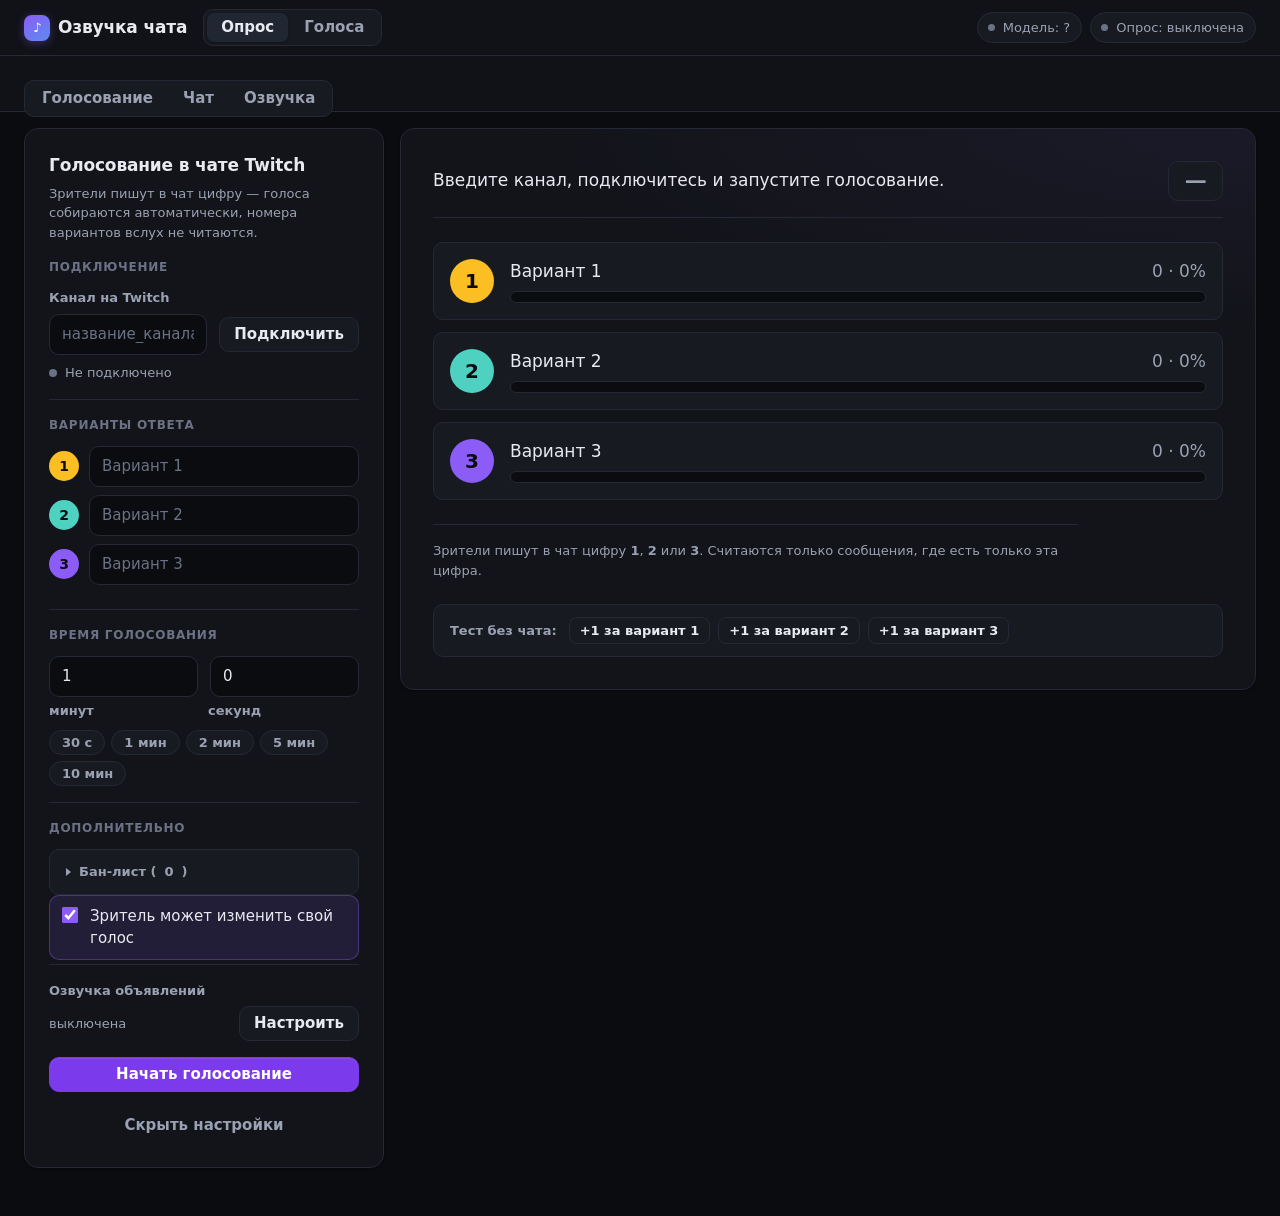
==== commit bcc275a1: "Редизайн: типографика, ширина колонки, радар, результаты голосования, адаптив Дизайн-система: шкала " ====
--- a/twitch-poll.html
+++ b/twitch-poll.html
@@ -5,6 +5,7 @@
 <meta name="viewport" content="width=device-width, initial-scale=1">
 <title>Голосование в чате Twitch</title>
 <link rel="stylesheet" href="/static/style.css">
+<link rel="icon" href="data:image/svg+xml,%3Csvg xmlns='http://www.w3.org/2000/svg' viewBox='0 0 32 32'%3E%3Crect width='32' height='32' rx='8' fill='%238b5cf6'/%3E%3Ctext x='16' y='23' font-size='19' text-anchor='middle' fill='white' font-family='sans-serif'%3E%E2%99%AA%3C/text%3E%3C/svg%3E">
 <script>
   // Внутри приложения TwitchTTS страница включается как вкладка, отдельно - как обычный файл.
   document.documentElement.setAttribute("data-mode", location.protocol === "file:" ? "file" : "app");
@@ -74,10 +75,13 @@
   --font-mono: "JetBrains Mono", "Cascadia Mono", ui-monospace, Consolas, monospace;
   --fs-xs: 12px;
   --fs-sm: 13px;
-  --fs-md: 14px;
-  --fs-lg: 16px;
-  --fs-xl: 20px;
-  --fs-2xl: 26px;
+  --fs-md: 15px;
+  --fs-lg: 17px;
+  --fs-xl: 21px;
+  --fs-2xl: 28px;
+
+  /* ширина рабочей колонки */
+  --shell: 1320px;
 
   /* тени */
   --shadow-1: 0 1px 2px rgba(0, 0, 0, 0.35);
@@ -130,6 +134,16 @@
   border-radius: var(--r-sm);
 }
 
+.seg button:focus-visible,
+.segmented a:focus-visible,
+.segmented button:focus-visible,
+.chip:focus-visible,
+.tab:focus-visible,
+.vcard summary:focus-visible {
+  outline: 2px solid var(--accent);
+  outline-offset: 2px;
+}
+
 /* ============================ шапка ============================ */
 
 .topbar {
@@ -139,7 +153,7 @@
   display: flex;
   align-items: center;
   gap: var(--sp-4);
-  padding: 0 var(--sp-5);
+  padding: 0 max(var(--sp-5), calc((100% - var(--shell)) / 2));
   height: 56px;
   min-height: 56px;
   flex-wrap: wrap;
@@ -314,6 +328,14 @@
 .btn.danger:hover { background: var(--bad-soft); border-color: var(--bad); }
 
 .btn.small { padding: 6px 10px; font-size: var(--fs-sm); border-radius: var(--r-sm); }
+
+/* ряд кнопок одинаковой ширины */
+.btn-row {
+  display: grid;
+  grid-template-columns: repeat(auto-fit, minmax(92px, 1fr));
+  gap: var(--sp-2);
+}
+.btn-row > .btn { width: 100%; padding-left: var(--sp-2); padding-right: var(--sp-2); }
 .btn.icon { padding: 7px 9px; }
 
 /* кнопка со спиннером */
@@ -401,6 +423,11 @@
   transition: border-color var(--dur-fast) var(--ease), background var(--dur-fast) var(--ease);
 }
 .check:hover { border-color: var(--border-strong); }
+.check:has(input:checked) {
+  border-color: var(--accent-line);
+  background: var(--accent-soft);
+}
+.check:has(input:focus-visible) { border-color: var(--accent); }
 .check input {
   width: 16px;
   height: 16px;
@@ -412,7 +439,7 @@
 /* ============================ карточки ============================ */
 
 .page {
-  max-width: 1180px;
+  max-width: var(--shell);
   margin: 0 auto;
   padding: var(--sp-6) var(--sp-5) var(--sp-7);
   display: grid;
@@ -420,6 +447,7 @@
 }
 
 .card {
+  min-width: 0;
   background: var(--surface);
   border: 1px solid var(--border);
   border-radius: var(--r-lg);
@@ -474,6 +502,8 @@
   grid-template-columns: repeat(3, minmax(0, 1fr));
   gap: var(--sp-4);
 }
+.grid-2 > *,
+.grid-3 > * { min-width: 0; }
 .field { margin-bottom: var(--sp-4); }
 .field:last-child { margin-bottom: 0; }
 
@@ -746,10 +776,12 @@
 
 .layout {
   display: grid;
-  grid-template-columns: minmax(0, 1fr) 340px;
+  grid-template-columns: minmax(0, 1fr) 360px;
   gap: var(--sp-4);
   padding: var(--sp-4);
   height: calc(100vh - 56px);
+  max-width: var(--shell);
+  margin: 0 auto;
 }
 .chat { display: flex; flex-direction: column; min-height: 0; padding: 0; overflow: hidden; }
 .chat-head {
@@ -764,7 +796,7 @@
 .msg {
   padding: 7px 11px;
   border-radius: var(--r-sm);
-  font-size: 17px;
+  font-size: 18px;
   line-height: 1.45;
   word-break: break-word;
   border-left: 3px solid transparent;
@@ -775,7 +807,31 @@
 .msg.wait { border-left-color: var(--border-strong); }
 .msg.speaking { background: var(--accent-soft); border-left-color: var(--accent); }
 .msg.note { font-size: var(--fs-sm); color: var(--text-muted); font-style: italic; }
-.empty { color: var(--text-muted); text-align: center; margin-top: 18vh; font-size: var(--fs-md); }
+.empty { color: var(--text-muted); text-align: center; font-size: var(--fs-md); }
+
+/* пустое состояние чата */
+#chat .empty {
+  margin: 0;
+  min-height: 100%;
+  display: grid;
+  place-content: center;
+  justify-items: center;
+  gap: var(--sp-1);
+  padding: var(--sp-6) var(--sp-4);
+}
+#chat .empty::before {
+  content: "\266A";
+  width: 44px;
+  height: 44px;
+  border-radius: 50%;
+  display: grid;
+  place-items: center;
+  background: var(--surface-3);
+  border: 1px solid var(--border);
+  color: var(--text-dim);
+  font-size: 18px;
+  margin-bottom: var(--sp-2);
+}
 .side { display: flex; flex-direction: column; gap: var(--sp-3); overflow-y: auto; min-height: 0; }
 .now { font-size: var(--fs-md); min-height: 44px; }
 .now b { color: var(--accent-text); }
@@ -818,7 +874,7 @@
   display: flex;
   align-items: center;
   gap: var(--sp-4);
-  padding: 0 var(--sp-5);
+  padding: 0 max(var(--sp-5), calc((100% - var(--shell)) / 2));
   height: 56px;
   min-height: 56px;
   flex-wrap: wrap;
@@ -858,14 +914,32 @@
 body.embed .chat { min-height: 0; }
 body.embed .side {
   flex-direction: row;
+  flex-wrap: wrap;
   align-items: stretch;
-  overflow-x: auto;
-  overflow-y: hidden;
+  overflow: visible;
   padding: var(--sp-2);
   gap: var(--sp-2);
 }
-body.embed .side .card { flex: none; min-width: 235px; }
+body.embed .side .card { flex: 1 1 230px; min-width: 0; }
 body.embed .side > button { align-self: flex-start; }
+
+/* заглушка звука во встроенном чате — компактная полоса, а не блокировка экрана */
+body.embed { position: relative; }
+body.embed #unlock {
+  position: absolute;
+  inset: 0 0 auto 0;
+  background: linear-gradient(to bottom, rgba(11, 12, 16, 0.96), rgba(11, 12, 16, 0.78));
+  backdrop-filter: blur(6px);
+  flex-direction: row;
+  align-items: center;
+  justify-content: center;
+  gap: var(--sp-3);
+  padding: var(--sp-3) var(--sp-4);
+  text-align: left;
+  border-bottom: 1px solid var(--border);
+}
+body.embed #unlock .btn { font-size: var(--fs-sm); padding: 8px 16px; }
+body.embed #unlock .muted { font-size: var(--fs-xs); line-height: 1.4; }
 body.embed .side .hint { display: none; }
 body.embed #unlock { padding: var(--sp-5); }
 
@@ -924,6 +998,8 @@
 
 /* ============================ страница «Опрос» ============================ */
 
+body.tab-poll, body.tab-chat, body.tab-voice { --shell: 1560px; }
+
 :root {
   --c1: #fbbf24;   /* вариант 1 / писал в чат */
   --c2: #4fd1c1;   /* вариант 2 / молчит в чате */
@@ -932,7 +1008,7 @@
 }
 
 .pollbar {
-  max-width: 1240px;
+  max-width: var(--shell);
   margin: 0 auto;
   padding: var(--sp-5) var(--sp-5) 0;
   display: flex;
@@ -945,11 +1021,11 @@
 .pollbar .brand { font-weight: 620; color: var(--text-muted); font-size: var(--fs-md); }
 
 .app {
-  max-width: 1240px;
+  max-width: var(--shell);
   margin: 0 auto;
   padding: var(--sp-4) var(--sp-5) var(--sp-7);
   display: grid;
-  grid-template-columns: 350px minmax(0, 1fr);
+  grid-template-columns: minmax(320px, 360px) minmax(0, 1fr);
   gap: var(--sp-4);
   align-items: start;
 }
@@ -957,6 +1033,7 @@
 body.compact .app { grid-template-columns: minmax(0, 1fr); max-width: 860px; }
 
 .left, .right { display: grid; gap: var(--sp-4); min-width: 0; align-content: start; }
+.left > *, .right > * { min-width: 0; }
 
 .label {
   display: block;
@@ -966,6 +1043,21 @@
   margin-bottom: 6px;
 }
 .settings { display: grid; gap: var(--sp-4); }
+.settings .settings-group { margin-top: 0; }
+.settings .settings-group.first {
+  padding-top: 0;
+  margin-top: 0;
+  border-top: 0;
+}
+.settings .settings-group .group-title {
+  display: flex;
+  align-items: center;
+  gap: var(--sp-2);
+  text-transform: uppercase;
+  letter-spacing: 0.06em;
+  font-size: var(--fs-xs);
+  color: var(--text-dim);
+}
 .settings .card-head { margin-bottom: 0; }
 .settings .field { margin-bottom: 0; }
 
@@ -1024,12 +1116,20 @@
 .status.wait i { background: var(--warn); animation: pulse 1.4s var(--ease) infinite; }
 .status.err i { background: var(--bad); }
 
-.stage { padding: var(--sp-6); min-height: 440px; }
+.stage {
+  padding: var(--sp-6);
+  min-height: 440px;
+  background:
+    radial-gradient(1100px 300px at 100% 0%, rgba(139, 92, 246, 0.07), transparent 70%),
+    var(--surface);
+}
 .head {
-  display: flex; justify-content: space-between; align-items: baseline;
+  display: flex; justify-content: space-between; align-items: center;
   gap: var(--sp-4); flex-wrap: wrap; margin-bottom: var(--sp-5);
-}
-.headline { font-size: var(--fs-md); color: var(--text-muted); max-width: 52ch; }
+  padding-bottom: var(--sp-4);
+  border-bottom: 1px solid var(--border);
+}
+.headline { font-size: var(--fs-lg); color: var(--text); max-width: 60ch; font-weight: 500; }
 .headline b { color: var(--text); font-weight: 600; }
 .timer {
   font-weight: 700;
@@ -1037,23 +1137,31 @@
   line-height: 1;
   font-variant-numeric: tabular-nums;
   letter-spacing: -0.03em;
-}
-.timer.low { color: var(--bad); }
-.timer.done { font-size: 26px; color: var(--text-muted); }
-
-.bars { display: grid; gap: var(--sp-4); }
+  padding: var(--sp-2) var(--sp-4);
+  border-radius: var(--r-md);
+  background: var(--surface-2);
+  border: 1px solid var(--border);
+}
+.timer.low { color: var(--bad); border-color: rgba(248, 113, 113, 0.35); }
+.timer.done { font-size: 22px; color: var(--text-muted); }
+
+.bars { display: grid; gap: var(--sp-3); }
 /* .bar в общих стилях — это прогресс-бар обучения RVC, поэтому здесь правила свои */
 .bars .bar {
   display: grid;
   grid-template-columns: 44px minmax(0, 1fr);
-  gap: 14px;
+  gap: var(--sp-4);
   align-items: center;
   height: auto;
   margin-top: 0;
-  background: none;
-  border-radius: 0;
+  padding: var(--sp-4);
+  background: var(--surface-2);
+  border: 1px solid var(--border);
+  border-radius: var(--r-md);
   overflow: visible;
-}
+  transition: border-color var(--dur) var(--ease), background var(--dur) var(--ease);
+}
+.bars .bar.win { border-color: var(--accent-line); background: var(--accent-soft); }
 .bars .bar .num {
   width: 44px; height: 44px; border-radius: 50%;
   display: grid; place-items: center;
@@ -1070,7 +1178,7 @@
 }
 .bars .bar .top .name { overflow-wrap: anywhere; }
 .bars .bar .top .val { color: var(--text-muted); font-variant-numeric: tabular-nums; white-space: nowrap; }
-.track { height: 14px; background: var(--bg); border-radius: 999px; overflow: hidden; }
+.track { height: 12px; background: var(--bg); border: 1px solid var(--border); border-radius: 999px; overflow: hidden; }
 .fill {
   height: 100%; width: 0; background: var(--c);
   border-radius: 999px; transition: width var(--dur-slow) var(--ease);
@@ -1097,13 +1205,27 @@
   color: var(--text-muted); font-size: var(--fs-sm);
 }
 .feed { margin-top: 10px; font-size: var(--fs-sm); color: var(--text-muted); min-height: 20px; overflow-wrap: anywhere; }
-.tools { display: flex; gap: var(--sp-2); flex-wrap: wrap; align-items: center; margin-top: var(--sp-4); }
+.tools {
+  display: flex; gap: var(--sp-2); flex-wrap: wrap; align-items: center;
+  margin-top: var(--sp-5);
+  padding: var(--sp-3) var(--sp-4);
+  background: var(--surface-2);
+  border: 1px solid var(--border);
+  border-radius: var(--r-md);
+}
 .tools .label { margin: 0 4px 0 0; }
 
 .rhead {
   display: flex; justify-content: space-between; align-items: center;
   gap: var(--sp-3); flex-wrap: wrap; margin-bottom: var(--sp-4);
 }
+.rhead h2 {
+  font-size: var(--fs-lg);
+  font-weight: 620;
+  letter-spacing: -0.01em;
+  margin: 0;
+}
+.rhead .check { padding: 5px 10px; font-size: var(--fs-sm); }
 .vcount { font-size: var(--fs-sm); color: var(--text-muted); }
 .vsum { font-size: var(--fs-md); margin: 0 0 var(--sp-3); color: var(--text-muted); }
 .vlist { display: grid; gap: var(--sp-2); max-height: 560px; overflow: auto; }
@@ -1124,15 +1246,57 @@
 }
 .vdesc { margin: 0; padding: 10px 14px 14px; font-size: var(--fs-sm); color: var(--text-muted); }
 
-.rstats { display: grid; grid-template-columns: repeat(auto-fit, minmax(90px, 1fr)); gap: var(--sp-3); }
+.rstats {
+  display: grid;
+  grid-template-columns: repeat(auto-fit, minmax(min(140px, 100%), 1fr));
+  gap: var(--sp-3);
+  margin-bottom: var(--sp-5);
+}
+.rstats > div {
+  background: var(--surface-2);
+  border: 1px solid var(--border);
+  border-radius: var(--r-md);
+  padding: var(--sp-3) var(--sp-4);
+  display: grid;
+  gap: 3px;
+  align-content: start;
+  min-width: 0;
+}
+.rstats > div:first-child {
+  background: var(--accent-soft);
+  border-color: var(--accent-line);
+}
 .rstats b {
-  display: block; font-size: 26px; font-weight: 700; line-height: 1.15;
+  font-size: 30px;
+  font-weight: 700;
+  line-height: 1.1;
   font-variant-numeric: tabular-nums;
-}
-.rstats span { font-size: var(--fs-sm); color: var(--text-muted); }
-.radarwrap { position: relative; display: flex; justify-content: center; margin: var(--sp-5) 0 var(--sp-3); }
+  letter-spacing: -0.02em;
+}
+.rstats > div:first-child b { color: var(--accent-text); }
+.rstats span {
+  font-size: var(--fs-xs);
+  font-weight: 600;
+  letter-spacing: 0.06em;
+  text-transform: uppercase;
+  color: var(--text-muted);
+}
+.radarwrap {
+  position: relative;
+  display: flex;
+  justify-content: center;
+  margin: 0 0 var(--sp-3);
+  padding: var(--sp-5) var(--sp-4);
+  background: var(--surface-2);
+  border: 1px solid var(--border);
+  border-radius: var(--r-lg);
+}
 #radar {
-  display: block; border-radius: 50%; border: 1px solid var(--border);
+  display: block;
+  max-width: 100%;
+  height: auto;
+  border-radius: 50%;
+  border: 1px solid var(--border);
   background: radial-gradient(circle, #1a1e29 0%, #111318 100%);
 }
 .tip {
@@ -1141,20 +1305,61 @@
   border-radius: var(--r-sm); padding: 6px 10px; font-size: var(--fs-sm);
   white-space: pre; box-shadow: var(--shadow-2);
 }
-.legend { display: flex; gap: var(--sp-4); flex-wrap: wrap; justify-content: center; font-size: var(--fs-sm); color: var(--text-muted); }
+.legend {
+  display: flex;
+  gap: var(--sp-2);
+  flex-wrap: wrap;
+  justify-content: center;
+  font-size: var(--fs-sm);
+  color: var(--text-muted);
+}
+.legend span {
+  display: inline-flex;
+  align-items: center;
+  padding: 4px 11px;
+  border-radius: var(--r-full);
+  background: var(--surface-2);
+  border: 1px solid var(--border);
+}
 .legend i {
   display: inline-block; width: 10px; height: 10px; border-radius: 50%;
   margin-right: 6px; vertical-align: -1px; box-sizing: content-box;
 }
-.lists { display: grid; grid-template-columns: repeat(2, 1fr); gap: var(--sp-4); margin-top: var(--sp-5); }
-.lists h3 { font-size: var(--fs-md); font-weight: 600; margin: 0 0 var(--sp-2); }
+.lists {
+  display: grid;
+  grid-template-columns: repeat(2, minmax(0, 1fr));
+  gap: var(--sp-4);
+  margin-top: var(--sp-5);
+}
+.list-card {
+  background: var(--surface-2);
+  border: 1px solid var(--border);
+  border-radius: var(--r-md);
+  padding: var(--sp-3) var(--sp-4) var(--sp-2);
+  min-width: 0;
+}
+.list-head {
+  display: flex;
+  align-items: center;
+  justify-content: space-between;
+  gap: var(--sp-3);
+  margin-bottom: var(--sp-2);
+}
+.lists h3 {
+  font-size: var(--fs-xs);
+  font-weight: 620;
+  letter-spacing: 0.06em;
+  text-transform: uppercase;
+  color: var(--text-muted);
+  margin: 0;
+}
 .lists ul {
   list-style: none; margin: 0; padding: 0; max-height: 260px; overflow: auto;
-  font-size: var(--fs-sm); border-top: 1px solid var(--border);
+  font-size: var(--fs-sm);
 }
 .lists li {
   display: flex; justify-content: space-between; gap: var(--sp-2);
-  padding: 6px 0; border-bottom: 1px solid var(--border);
+  padding: 7px 0; border-top: 1px solid var(--border);
 }
 .lists li span:first-child { overflow-wrap: anywhere; }
 .lists li span:last-child { color: var(--text-muted); white-space: nowrap; }
@@ -1184,7 +1389,7 @@
 }
 .tts-mini-row button { flex: none; }
 .voice-panel {
-  display: none; max-width: 760px; margin: 0 auto var(--sp-7);
+  display: none; max-width: 920px; margin: 0 auto var(--sp-7);
 }
 body.tab-voice .app { display: none; }
 body.tab-voice .voice-panel { display: block; }
@@ -1196,9 +1401,12 @@
 body.hx .notice, body.tab-poll .notice, body.tab-radar .bans { display: none; }
 
 .chatgrid {
-  display: grid; grid-template-columns: minmax(240px, 1fr) minmax(300px, 1.15fr);
-  gap: var(--sp-4); align-items: start;
-}
+  display: grid;
+  grid-template-columns: minmax(280px, 0.9fr) minmax(320px, 1.1fr);
+  gap: var(--sp-4);
+  align-items: start;
+}
+.chatgrid > * { min-width: 0; }
 .chat-embed {
   border: 1px solid var(--border); border-radius: var(--r-lg);
   overflow: hidden; background: var(--bg);
@@ -1208,14 +1416,14 @@
   border: 0; background: var(--bg);
 }
 html[data-mode="file"] .chat-embed { display: none; }
-html[data-mode="file"] .chatgrid { grid-template-columns: 1fr; }
+html[data-mode="file"] .chatgrid { grid-template-columns: minmax(0, 1fr); }
 
 @media (max-width: 1080px) {
   .app { grid-template-columns: minmax(0, 1fr); }
   .lists { grid-template-columns: 1fr; }
   .timer { font-size: 42px; }
 }
-@media (max-width: 980px) { .chatgrid { grid-template-columns: 1fr; } }
+@media (max-width: 980px) { .chatgrid { grid-template-columns: minmax(0, 1fr); } }
 
 </style>
 </head>
@@ -1253,58 +1461,69 @@
       </div>
     </div>
 
-    <div class="field">
-      <label for="channel">Канал на Twitch</label>
-      <div class="row">
-        <input type="text" id="channel" placeholder="название_канала" autocomplete="off" spellcheck="false">
-        <button class="btn secondary fit" id="connectBtn" style="flex:none">Подключить</button>
-      </div>
-      <div class="status" id="status"><i></i><span>Не подключено</span></div>
-    </div>
-
-    <div class="field">
-      <span class="label">Варианты ответа</span>
-      <div class="opt"><span class="dot">1</span><input type="text" id="o1" placeholder="Вариант 1" maxlength="60"></div>
-      <div class="opt"><span class="dot">2</span><input type="text" id="o2" placeholder="Вариант 2" maxlength="60"></div>
-      <div class="opt"><span class="dot">3</span><input type="text" id="o3" placeholder="Вариант 3" maxlength="60"></div>
-    </div>
-
-    <div class="field">
-      <span class="label">Время голосования</span>
-      <div class="row">
-        <div><input type="number" id="min" min="0" max="120" value="1" aria-label="Минуты"></div>
-        <div><input type="number" id="sec" min="0" max="59" value="0" aria-label="Секунды"></div>
-      </div>
-      <div class="label" style="margin:4px 0 0; display:flex; gap:8px"><span style="flex:1">минут</span><span style="flex:1">секунд</span></div>
-      <div class="chips">
-        <button class="chip" data-t="30">30 с</button>
-        <button class="chip" data-t="60">1 мин</button>
-        <button class="chip" data-t="120">2 мин</button>
-        <button class="chip" data-t="300">5 мин</button>
-        <button class="chip" data-t="600">10 мин</button>
+    <div class="settings-group first">
+      <div class="group-title">Подключение</div>
+      <div class="field">
+        <label for="channel">Канал на Twitch</label>
+        <div class="row">
+          <input type="text" id="channel" placeholder="название_канала" autocomplete="off" spellcheck="false">
+          <button class="btn secondary fit" id="connectBtn" style="flex:none">Подключить</button>
+        </div>
+        <div class="status" id="status"><i></i><span>Не подключено</span></div>
       </div>
     </div>
 
-    <details class="disclosure bans">
-      <summary>Бан-лист (<span id="banCount">0</span>)</summary>
-      <div id="banList"></div>
-    </details>
-
-    <details class="disclosure adv" open>
-      <summary>Точный список зрителей (токен Twitch)</summary>
-      <p class="label">Без токена Twitch не показывает тех, кто в чате и молчит. Нужен токен владельца или модератора канала со scope moderator:read:chatters: получите его на twitchtokengenerator.com (Custom Scope Token). Данные хранятся только в этом браузере.</p>
-      <input type="text" id="cid" placeholder="Client ID" autocomplete="off" spellcheck="false">
-      <input type="password" id="tok" placeholder="Access Token" autocomplete="off" style="margin-top:8px">
-      <div class="status" id="hxStatus"><i></i><span>Не подключено</span></div>
-    </details>
-
-    <label class="check"><input type="checkbox" id="allowChange" checked> Зритель может изменить свой голос</label>
-
-    <div class="tts-mini">
-      <span class="label">Озвучка объявлений</span>
-      <div class="tts-mini-row">
-        <span id="ttsMiniState">проверка…</span>
-        <button class="btn secondary" id="ttsGo" type="button">Настроить</button>
+    <div class="settings-group">
+      <div class="group-title">Варианты ответа</div>
+      <div class="field">
+        <div class="opt"><span class="dot">1</span><input type="text" id="o1" placeholder="Вариант 1" maxlength="60"></div>
+        <div class="opt"><span class="dot">2</span><input type="text" id="o2" placeholder="Вариант 2" maxlength="60"></div>
+        <div class="opt"><span class="dot">3</span><input type="text" id="o3" placeholder="Вариант 3" maxlength="60"></div>
+      </div>
+    </div>
+
+    <div class="settings-group">
+      <div class="group-title">Время голосования</div>
+      <div class="field">
+        <div class="row">
+          <div><input type="number" id="min" min="0" max="120" value="1" aria-label="Минуты"></div>
+          <div><input type="number" id="sec" min="0" max="59" value="0" aria-label="Секунды"></div>
+        </div>
+        <div class="label" style="margin:4px 0 0; display:flex; gap:8px"><span style="flex:1">минут</span><span style="flex:1">секунд</span></div>
+        <div class="chips">
+          <button class="chip" data-t="30">30 с</button>
+          <button class="chip" data-t="60">1 мин</button>
+          <button class="chip" data-t="120">2 мин</button>
+          <button class="chip" data-t="300">5 мин</button>
+          <button class="chip" data-t="600">10 мин</button>
+        </div>
+      </div>
+    </div>
+
+    <div class="settings-group">
+      <div class="group-title">Дополнительно</div>
+
+      <details class="disclosure bans">
+        <summary>Бан-лист (<span id="banCount">0</span>)</summary>
+        <div id="banList"></div>
+      </details>
+
+      <details class="disclosure adv" open>
+        <summary>Точный список зрителей (токен Twitch)</summary>
+        <p class="label">Без токена Twitch не показывает тех, кто в чате и молчит. Нужен токен владельца или модератора канала со scope moderator:read:chatters: получите его на twitchtokengenerator.com (Custom Scope Token). Данные хранятся только в этом браузере.</p>
+        <input type="text" id="cid" placeholder="Client ID" autocomplete="off" spellcheck="false">
+        <input type="password" id="tok" placeholder="Access Token" autocomplete="off" style="margin-top:8px">
+        <div class="status" id="hxStatus"><i></i><span>Не подключено</span></div>
+      </details>
+
+      <label class="check"><input type="checkbox" id="allowChange" checked> Зритель может изменить свой голос</label>
+
+      <div class="tts-mini">
+        <span class="label">Озвучка объявлений</span>
+        <div class="tts-mini-row">
+          <span id="ttsMiniState">проверка…</span>
+          <button class="btn secondary" id="ttsGo" type="button">Настроить</button>
+        </div>
       </div>
     </div>
 
@@ -1368,8 +1587,14 @@
       </div>
     </div>
     <div class="lists">
-      <div><h3>Пришли</h3><ul id="lJoin"></ul></div>
-      <div><h3>Ушли</h3><ul id="lPart"></ul></div>
+      <section class="list-card">
+        <div class="list-head"><h3>Пришли</h3><span class="badge ok" id="joinCount">0</span></div>
+        <ul id="lJoin"></ul>
+      </section>
+      <section class="list-card">
+        <div class="list-head"><h3>Ушли</h3><span class="badge" id="partCount">0</span></div>
+        <ul id="lPart"></ul>
+      </section>
     </div>
     <p class="hint">Чем ближе точка к центру, тем дольше человек в чате. Время считается с момента, когда вы подключились. Без токена радар видит только тех, кто писал: кто молчит 10 минут, считается ушедшим. С токеном (настройки слева) список точный, включая молчащих. Те, кто смотрит стрим и не открывал чат, не видны никому, кроме Twitch.</p>
   </section>
@@ -1934,7 +2159,7 @@
   }
 
   function sizeCanvas() {
-    var w = Math.min(560, Math.floor($('radarwrap').clientWidth));
+    var w = Math.min(620, Math.floor($('radarwrap').clientWidth));
     if (w < 240) w = 240;
     var d = window.devicePixelRatio || 1;
     if (w === W && d === dpr) return;
@@ -2056,6 +2281,8 @@
   function listFill(id, items) {
     var el = $(id);
     el.textContent = '';
+    var badge = $(id === 'lJoin' ? 'joinCount' : 'partCount');
+    if (badge) badge.textContent = items.length;
     if (!items.length) {
       var e = document.createElement('li');
       e.className = 'empty';
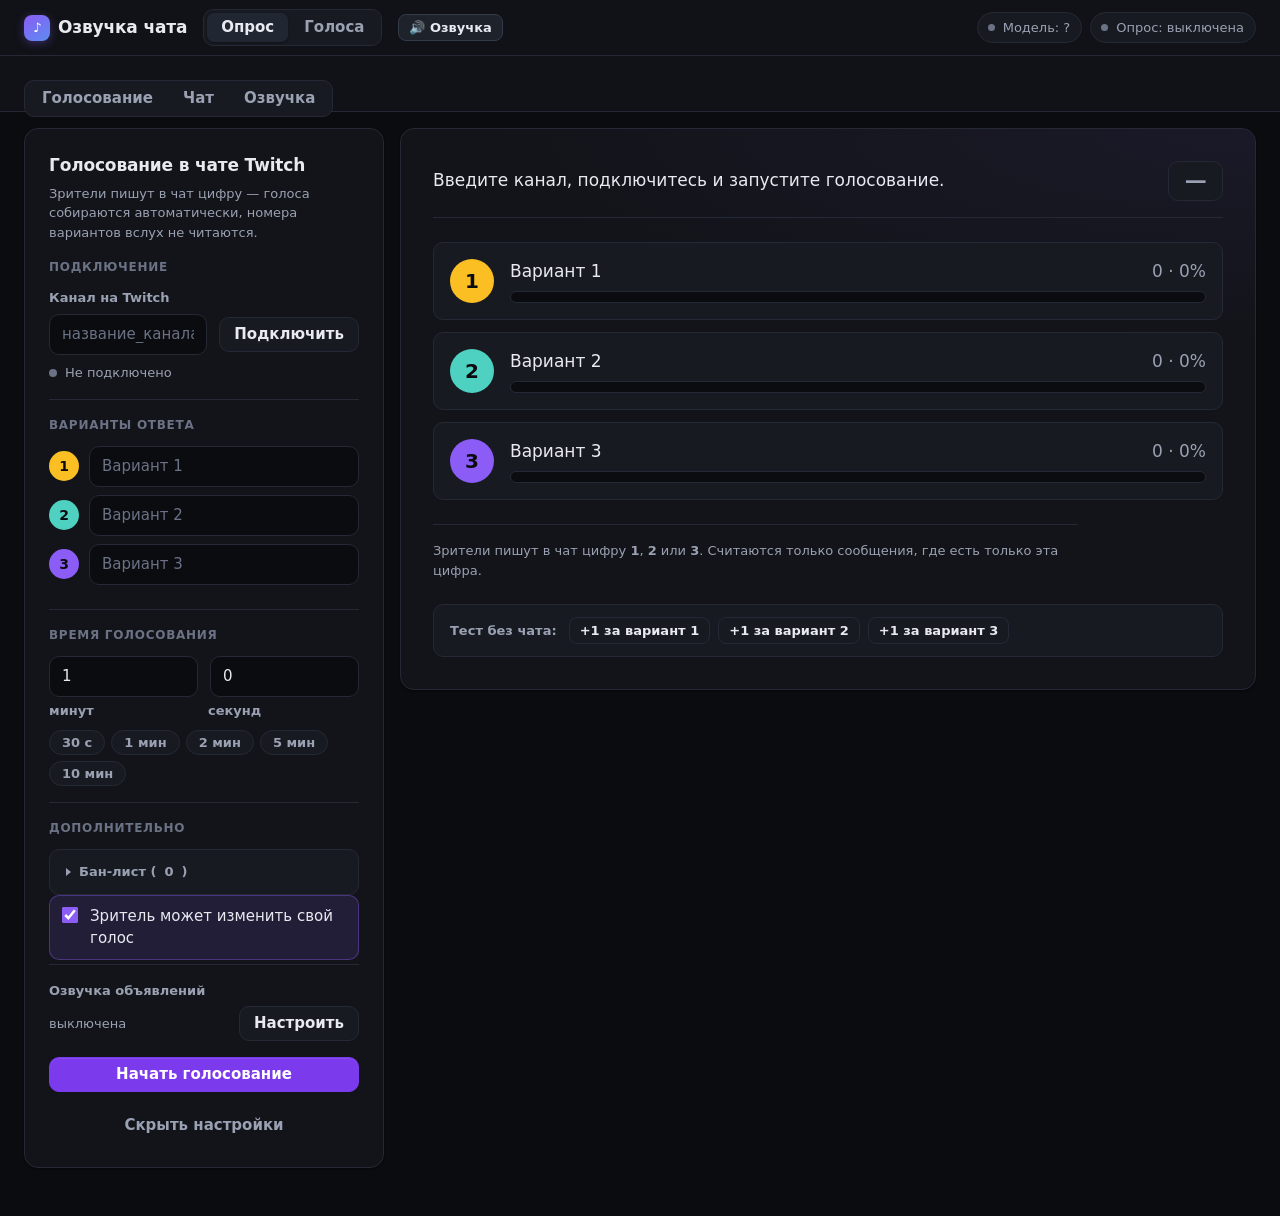
==== commit 1c6ddb49: "Громкость 0-200 % (общая и своя для голоса) и кнопка мьюта озвучки чата в шапке" ====
--- a/twitch-poll.html
+++ b/twitch-poll.html
@@ -219,6 +219,36 @@
 
 .topbar .pills { margin-left: auto; }
 
+/* переключатель озвучки в шапке */
+.mute-toggle { white-space: nowrap; }
+.mute-toggle.muted {
+  background: var(--bad-soft);
+  border-color: rgba(248, 113, 113, 0.35);
+  color: var(--bad);
+}
+.mute-toggle.muted:hover {
+  background: rgba(248, 113, 113, 0.2);
+  border-color: var(--bad);
+}
+
+/* строка громкости голоса */
+.vrow {
+  grid-column: 1 / -1;
+  display: flex;
+  align-items: center;
+  gap: var(--sp-3);
+  padding-top: var(--sp-3);
+  border-top: 1px solid var(--border);
+}
+.vrow input[type="range"] { flex: 1; min-width: 120px; max-width: 420px; }
+.vrow .val {
+  min-width: 54px;
+  text-align: right;
+  font-variant-numeric: tabular-nums;
+  color: var(--text-muted);
+  font-size: var(--fs-sm);
+}
+
 /* ============================ статусы ============================ */
 
 .pill {
@@ -1434,6 +1464,8 @@
     <a href="/poll" class="active">Опрос</a>
     <a href="/voices">Голоса</a>
   </nav>
+  <button class="btn small mute-toggle" id="muteBtn" aria-pressed="false"
+          title="Выключить озвучку чата">🔊 Озвучка</button>
   <div class="pills">
     <span class="pill" id="pillEngine">Модель: загрузка…</span>
     <span class="pill" id="pillTts">Опрос: озвучка выключена</span>
@@ -1619,7 +1651,9 @@
       <select id="ttsVoice" aria-label="Голос объявлений"></select>
     </div>
     <div class="tts-row">
-      <input type="number" id="ttsVol" min="0" max="100" value="90" aria-label="Громкость, проценты">
+      <span class="label" style="margin:0; flex:none">Громкость</span>
+      <input type="range" id="ttsVol" min="0" max="200" step="5" value="90" aria-label="Громкость объявлений, проценты">
+      <span class="tone-label" id="ttsVolVal" style="min-width:52px; text-align:right">90%</span>
       <button class="btn secondary" id="ttsTest">Проверить звук</button>
     </div>
     <div class="tts-row tts-url-row">
@@ -1690,7 +1724,7 @@
   var TTS_KEY = "twitchPollTTS";
   var ORD = ["первый", "второй", "третий"];
   var countdownSaid = false;
-  var TTS = { ok: false, engine: "", device: "", voices: [], queue: [], playing: false, lastVote: 0, fallback: false };
+  var TTS = { ok: false, engine: "", device: "", voices: [], queue: [], playing: false, lastVote: 0, fallback: false, chatMuted: false };
   function ttsBase() {
     // внутри приложения работаем только с его собственным сервером
     if (location.protocol !== "file:") return location.origin;
@@ -1710,6 +1744,53 @@
       }));
     } catch (e) {}
   }
+  // Громкость объявлений 0-200 %: у <audio> потолок 100 %, усиление делает Web Audio.
+  var ttsCtx = null, ttsGain = null;
+  function ttsGraph() {
+    if (!ttsCtx) {
+      var AC = window.AudioContext || window.webkitAudioContext;
+      if (!AC) return null;
+      ttsCtx = new AC();
+      ttsGain = ttsCtx.createGain();
+      ttsGain.connect(ttsCtx.destination);
+    }
+    if (ttsCtx.state === 'suspended') ttsCtx.resume();
+    return ttsGain;
+  }
+  function ttsVoiceFactor() {
+    var id = $("ttsVoice").value;
+    for (var i = 0; i < TTS.voices.length; i++) {
+      if (TTS.voices[i].id === id) {
+        var v = TTS.voices[i].volume;
+        return (v == null ? 100 : Math.max(0, v)) / 100;
+      }
+    }
+    return 1;
+  }
+  function ttsVolLabel() {
+    var el = $("ttsVolVal");
+    if (el) el.textContent = (parseInt($("ttsVol").value, 10) || 0) + "%";
+  }
+
+  // ---------- мьют озвучки чата в шапке ----------
+  var muteBtn = $("muteBtn");
+  function renderMute(muted) {
+    if (!muteBtn) return;
+    muteBtn.classList.toggle("muted", !!muted);
+    muteBtn.setAttribute("aria-pressed", muted ? "true" : "false");
+    muteBtn.textContent = muted ? "🔇 Озвучка выкл" : "🔊 Озвучка";
+    muteBtn.title = muted ? "Озвучка чата выключена - нажмите, чтобы включить" : "Выключить озвучку чата";
+  }
+  if (muteBtn) {
+    muteBtn.addEventListener("click", function () {
+      var next = !TTS.chatMuted;
+      muteBtn.disabled = true;
+      ttsApi("/api/settings", { muted: next }).then(function (r) {
+        if (r && r.ok) { TTS.chatMuted = !!r.settings.muted; renderMute(TTS.chatMuted); }
+      }).catch(function () {}).then(function () { muteBtn.disabled = false; });
+    });
+  }
+
   function ttsStatus(kind, text) {
     var el = $("ttsStatus");
     el.className = "status " + kind;
@@ -1737,6 +1818,8 @@
       TTS.engine = en.status || "";
       TTS.device = en.device || "";
       TTS.voices = (r.voices || []).filter(function (v) { return v.enabled !== false; });
+      TTS.chatMuted = !!(r.settings || {}).muted;
+      renderMute(TTS.chatMuted);
       ttsRenderVoices(r.settings || {});
       if (TTS.engine === "ready") ttsStatus("ok", "Готово · " + (TTS.device || "модель загружена"));
       else if (TTS.engine === "loading") ttsStatus("wait", "Модель озвучки загружается…");
@@ -1800,7 +1883,18 @@
       .then(function (r) {
         if (!r || !r.ok) throw new Error((r && r.error) || "ошибка сервера");
         var a = new Audio(ttsBase() + r.url);
-        a.volume = Math.max(0, Math.min(1, (parseInt($("ttsVol").value, 10) || 0) / 100));
+        var level = ((parseInt($("ttsVol").value, 10) || 0) / 100) * ttsVoiceFactor();
+        var g = ttsGraph();
+        if (g) {
+          try {
+            ttsCtx.createMediaElementSource(a).connect(ttsGain);
+            g.gain.value = Math.max(0, level);
+            a.volume = 1;
+
+          } catch (e) { a.volume = Math.min(1, Math.max(0, level)); }
+        } else {
+          a.volume = Math.min(1, Math.max(0, level));
+        }
         return new Promise(function (resolve, reject) {
           a.onended = function () { resolve(); };
           a.onerror = function () { reject(new Error("браузер не смог проиграть звук")); };
@@ -1872,6 +1966,7 @@
     var c = ttsCfg();
     $("ttsUrl").value = location.protocol === "file:" ? (c.url || "http://127.0.0.1:8765") : location.origin;
     $("ttsVol").value = (c.vol === undefined || c.vol === null || c.vol === "") ? 90 : c.vol;
+    ttsVolLabel();
     $("ttsOn").checked = !!c.on;
     $("ttsStart").checked = c.start === undefined ? true : !!c.start;
     $("ttsVote").checked = !!c.vote;
@@ -1885,6 +1980,7 @@
       });
       el.addEventListener("change", function () {
         ttsSave();
+        if (id === "ttsVol") ttsVolLabel();
         if (id === "ttsUrl" || id === "ttsVoice" || id === "ttsOn") ttsRefresh();
       });
     });
@@ -1897,6 +1993,7 @@
       var a = new Audio("[data-uri]");
       a.volume = 0.01;
       a.play().catch(function () {});
+      ttsGraph();
     }, { once: true });
     ttsRefresh();
     ttsSummary();
